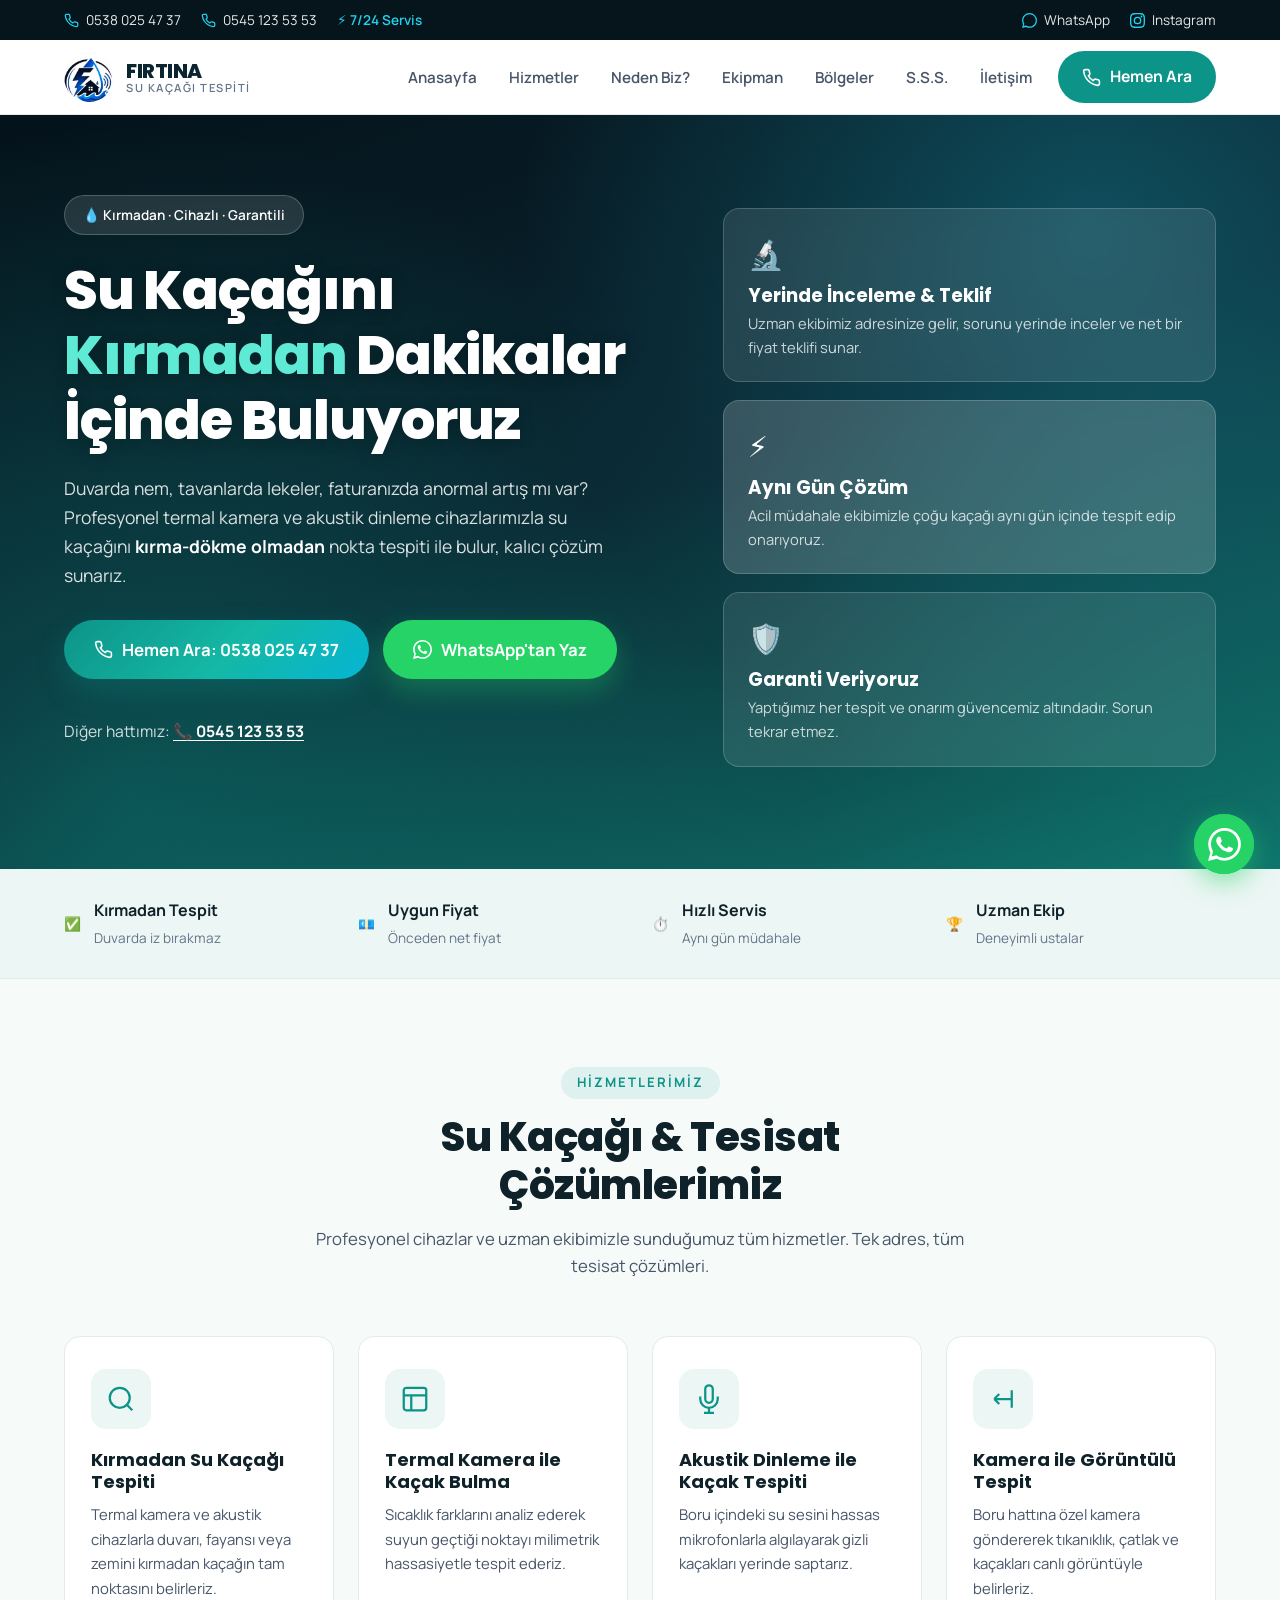
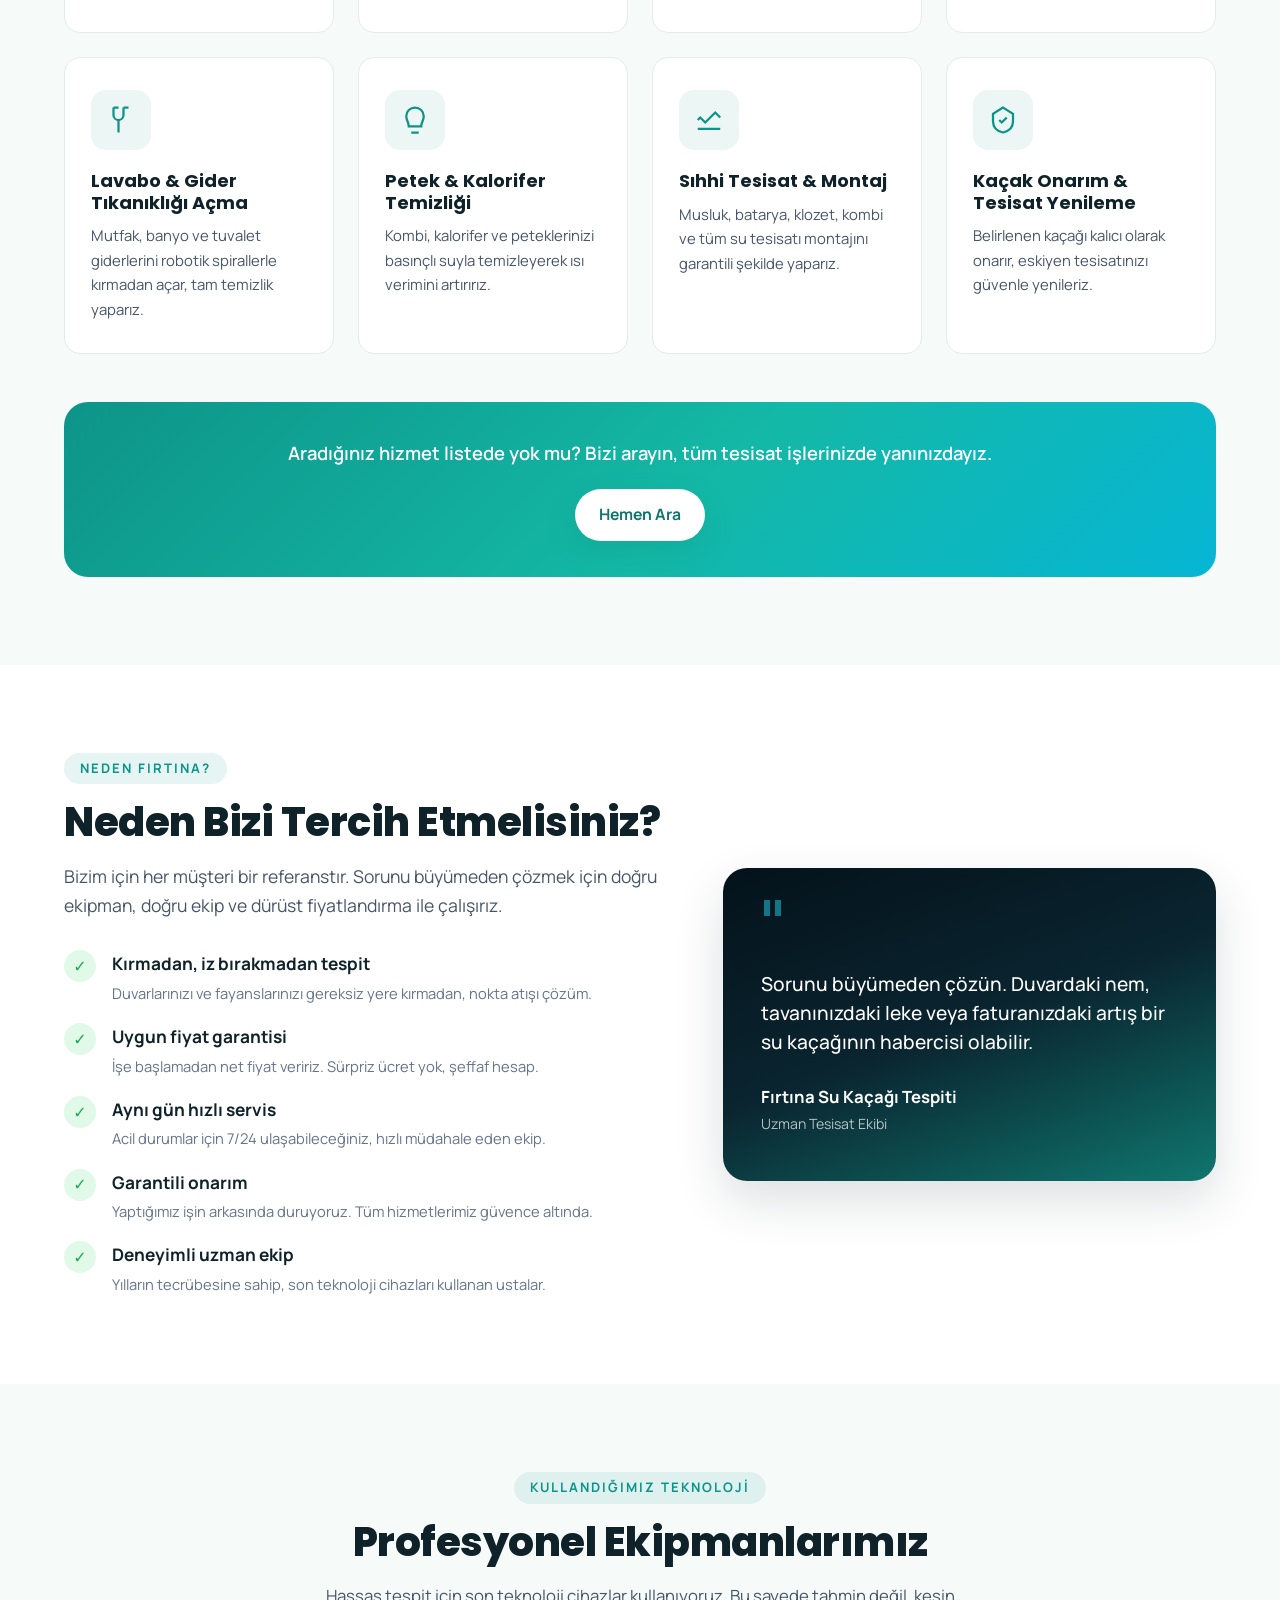
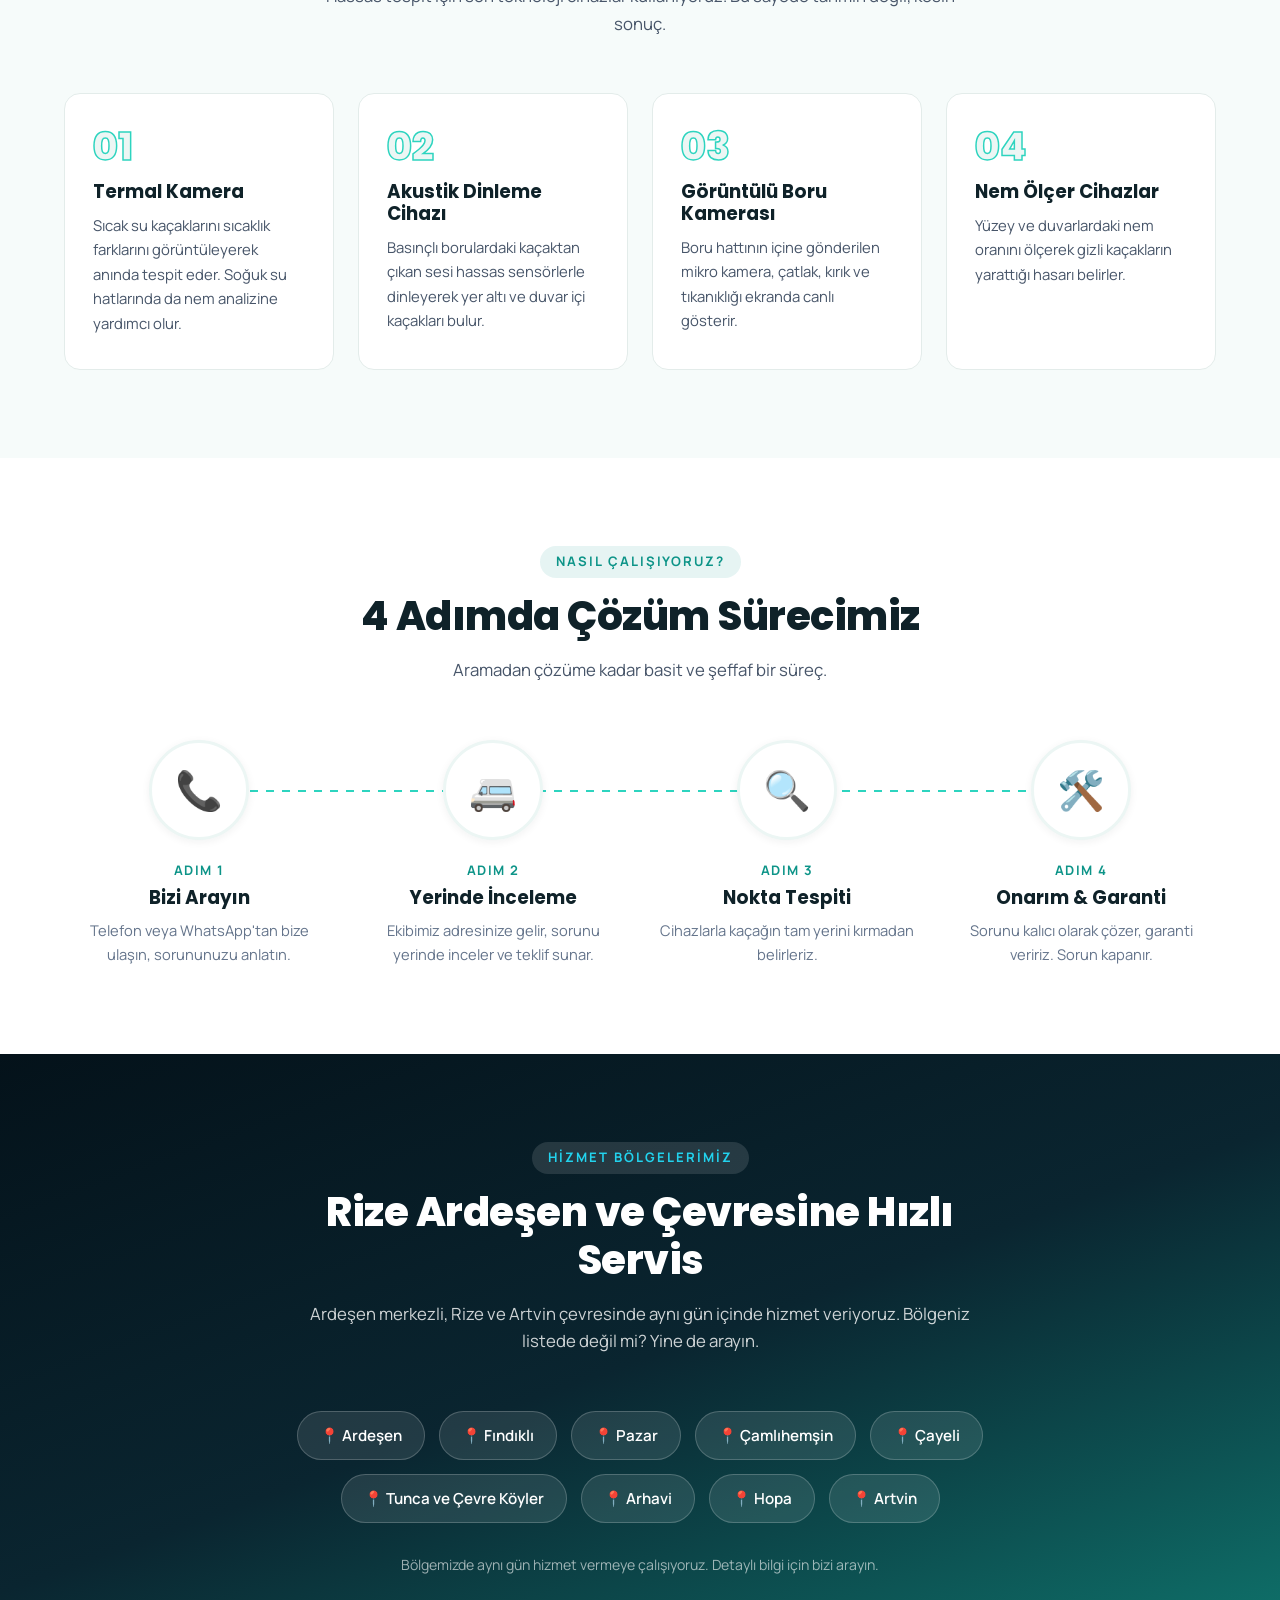
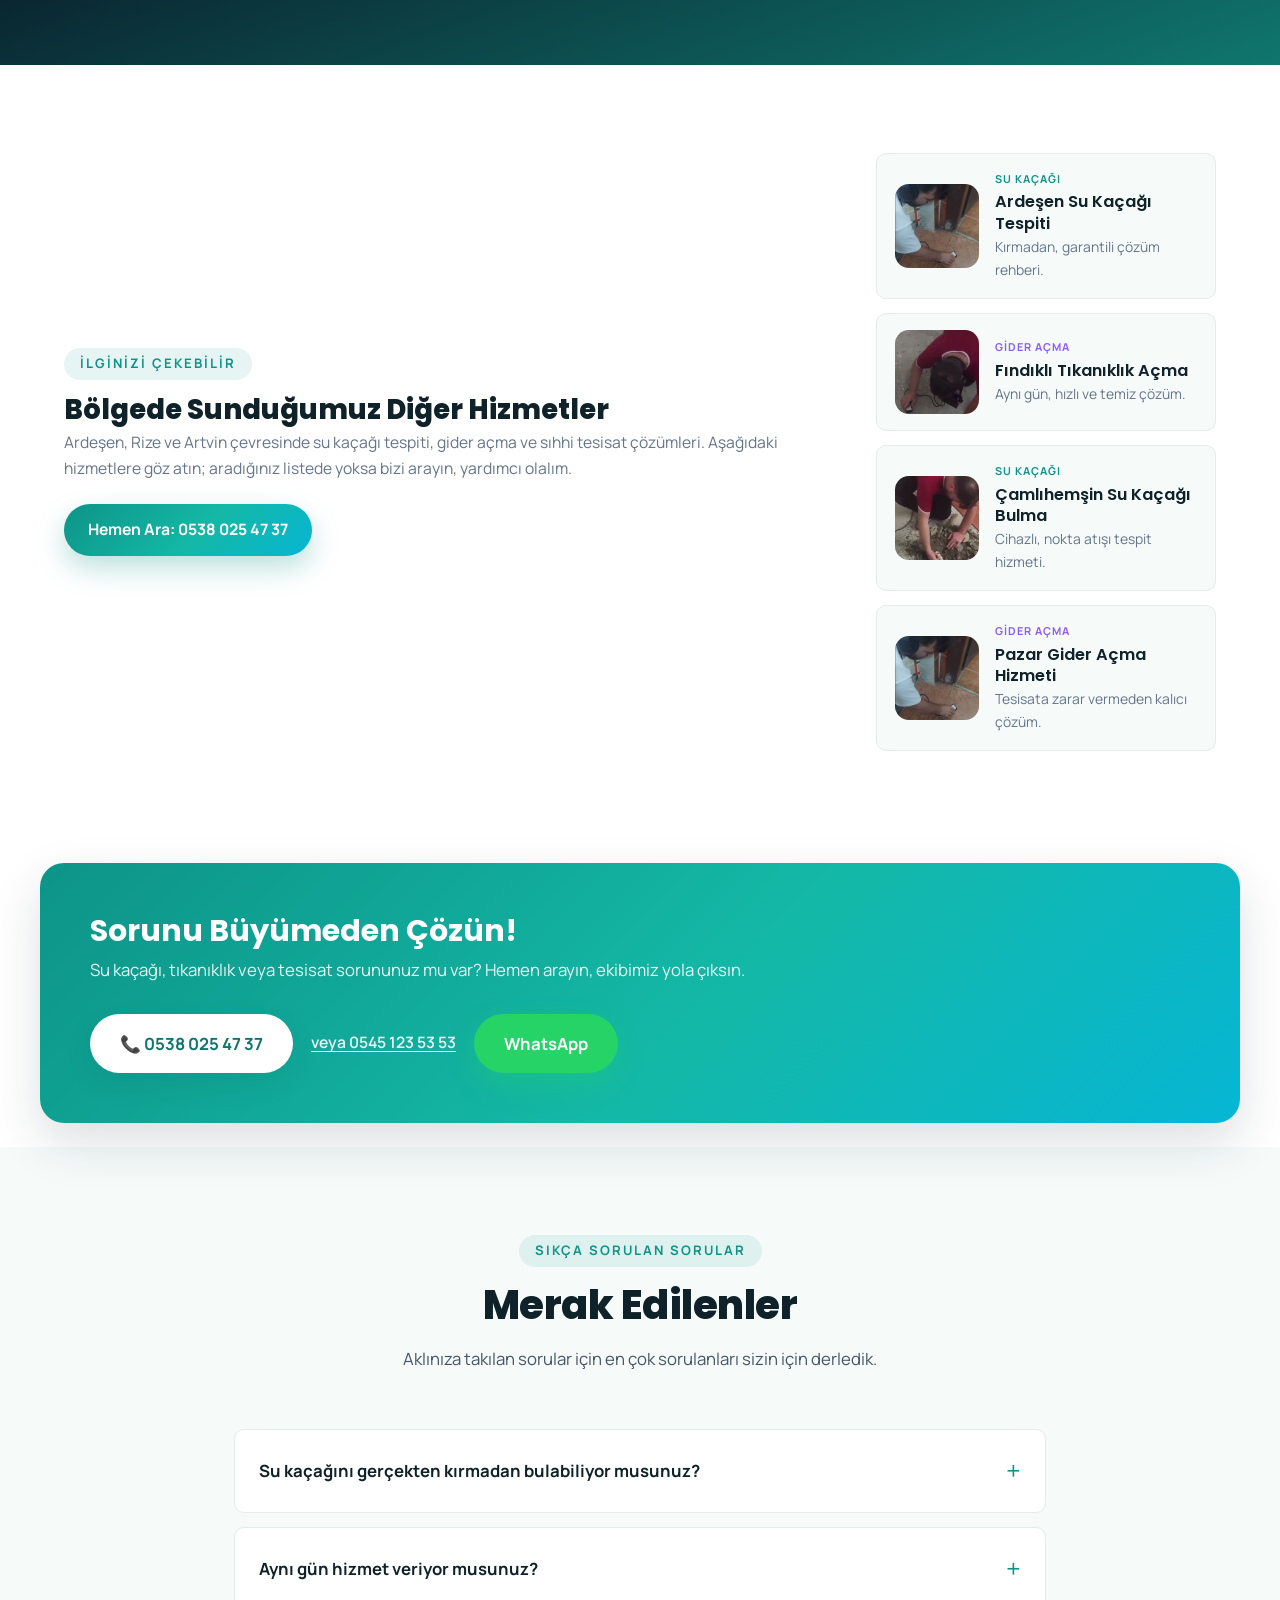
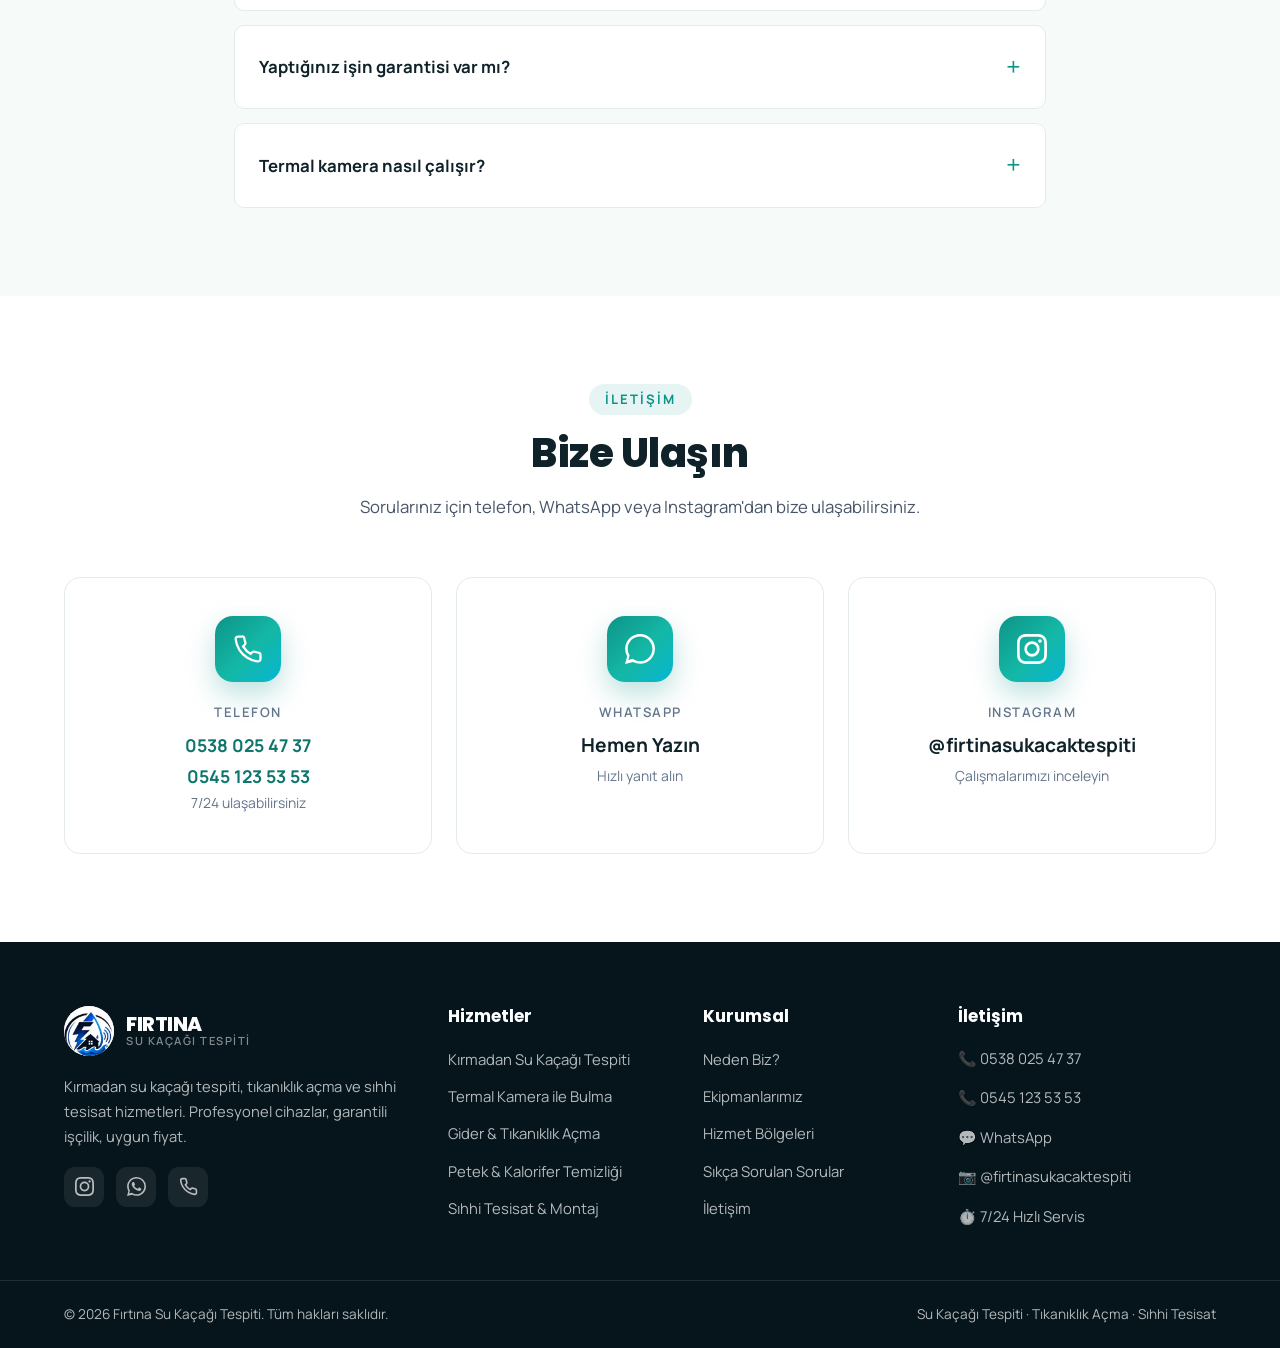
==== firtina-web-sitesi.html @ 00f85710 "Initial commit" ====
<!DOCTYPE html>
<html lang="tr">
<head>
    <meta charset="UTF-8">
    <meta name="viewport" content="width=device-width, initial-scale=1.0">
    <meta name="description" content="Fırtına Su Kaçağı Tespiti - Kırmadan su kaçağı bulma, termal kamera ile kaçak tespiti, tıkanıklık açma ve sıhhi tesisat hizmetleri. Hızlı, garantili ve uygun fiyatlı çözüm.">
    <meta name="keywords" content="su kaçağı tespiti, kırmadan su kaçağı bulma, termal kamera, tıkanıklık açma, sıhhi tesisat, su tesisatçısı">
    <meta name="author" content="Fırtına Su Kaçağı Tespiti">
    <meta property="og:title" content="Fırtına Su Kaçağı Tespiti ve Tesisat Hizmetleri">
    <meta property="og:description" content="Kırmadan, cihazlarla su kaçağı tespiti. Garantili ve hızlı çözüm.">
    <meta property="og:type" content="website">
    <title>Fırtına Su Kaçağı Tespiti | Kırmadan Kaçak Bulma ve Tesisat Hizmetleri</title>
    <link rel="preconnect" href="https://fonts.googleapis.com">
    <link rel="preconnect" href="https://fonts.gstatic.com" crossorigin>
    <link href="https://fonts.googleapis.com/css2?family=Manrope:wght@400;500;600;700;800&family=Poppins:wght@600;700;800&display=swap" rel="stylesheet">
    <link rel="icon" type="image/svg+xml" href="data:image/svg+xml,%3Csvg xmlns='http://www.w3.org/2000/svg' viewBox='0 0 100 100'%3E%3Ctext y='.9em' font-size='90'%3E%F0%9F%92%A7%3C/text%3E%3C/svg%3E">
<style>
/* ============================================
   FIRTINA SU KAÇAĞI TESPİTİ - STYLESHEET (gömülü)
   ============================================ */
:root {
    --blue-900: #05151b;
    --blue-800: #0a2530;
    --blue-700: #0f766e;
    --blue-600: #0d9488;
    --blue-500: #14b8a6;
    --blue-400: #2dd4bf;
    --cyan-500: #06b6d4;
    --cyan-400: #22d3ee;

    --whatsapp: #25d366;
    --whatsapp-dark: #1da851;

    --ink: #0f2229;
    --slate: #475569;
    --muted: #64748b;
    --line: #e3ecea;
    --bg-soft: #ecf6f4;
    --bg-softer: #f6fbfa;
    --white: #ffffff;

    --radius-sm: 10px;
    --radius: 16px;
    --radius-lg: 24px;

    --shadow-sm: 0 2px 8px rgba(15, 34, 41, .06);
    --shadow: 0 10px 30px rgba(15, 34, 41, .08);
    --shadow-lg: 0 20px 50px rgba(15, 34, 41, .14);
    --shadow-blue: 0 12px 28px rgba(13, 148, 136, .28);

    --gradient-blue: linear-gradient(135deg, #0d9488 0%, #14b8a6 55%, #06b6d4 100%);
    --gradient-deep: linear-gradient(160deg, #04121a 0%, #0a2530 50%, #0f766e 100%);

    --container: 1200px;
    --transition: .3s cubic-bezier(.4, 0, .2, 1);
}
*, *::before, *::after { box-sizing: border-box; margin: 0; padding: 0; }
html { scroll-behavior: smooth; scroll-padding-top: 90px; }
body {
    font-family: 'Manrope', system-ui, -apple-system, sans-serif;
    color: var(--ink);
    line-height: 1.65;
    background: var(--white);
    overflow-x: hidden;
    -webkit-font-smoothing: antialiased;
}
h1, h2, h3, h4 { font-family: 'Poppins', 'Manrope', sans-serif; line-height: 1.2; color: var(--ink); }
a { color: inherit; text-decoration: none; }
img { max-width: 100%; display: block; }
ul { list-style: none; }
.container { width: 100%; max-width: var(--container); margin: 0 auto; padding: 0 24px; }
.container--narrow { max-width: 860px; }
.btn {
    display: inline-flex; align-items: center; justify-content: center; gap: 9px;
    padding: 13px 24px; border-radius: 50px; font-weight: 700; font-size: .98rem;
    font-family: 'Manrope', sans-serif; cursor: pointer; border: none;
    transition: var(--transition); white-space: nowrap;
}
.btn svg { width: 19px; height: 19px; }
.btn--lg { padding: 16px 30px; font-size: 1.05rem; }
.btn--primary { background: var(--gradient-blue); color: #fff; box-shadow: var(--shadow-blue); }
.btn--primary:hover { transform: translateY(-3px); box-shadow: 0 18px 38px rgba(13, 148, 136, .4); }
.btn--whatsapp { background: var(--whatsapp); color: #fff; box-shadow: 0 12px 28px rgba(37, 211, 102, .32); }
.btn--whatsapp:hover { background: var(--whatsapp-dark); transform: translateY(-3px); }
.btn--call { background: var(--blue-600); color: #fff; }
.btn--call:hover { background: var(--blue-700); transform: translateY(-2px); }
.btn--light { background: #fff; color: var(--blue-700); box-shadow: var(--shadow); }
.btn--light:hover { transform: translateY(-3px); box-shadow: var(--shadow-lg); }
.top-bar { background: var(--blue-900); color: rgba(255, 255, 255, .9); font-size: .85rem; padding: 9px 0; }
.top-bar__inner { display: flex; justify-content: space-between; align-items: center; flex-wrap: wrap; gap: 8px; }
.top-bar__left, .top-bar__right { display: flex; align-items: center; gap: 20px; }
.top-bar__item { display: inline-flex; align-items: center; gap: 7px; transition: opacity var(--transition); }
.top-bar__item:hover { opacity: .75; }
.top-bar__item svg { width: 15px; height: 15px; color: var(--cyan-400); }
.top-bar__item--accent { color: var(--cyan-400); font-weight: 600; }
.related { padding: 56px 0; background: var(--white); }
.related__head { margin-bottom: 24px; max-width: 360px; margin-left: auto; }
.related__title { font-size: clamp(1.3rem, 2.5vw, 1.7rem); font-weight: 800; color: var(--ink); }
.related__sub { font-size: .98rem; color: var(--muted); margin-top: 4px; }
.related__wrap { display: grid; grid-template-columns: 1fr 340px; gap: 48px; align-items: center; }
.related__grid { display: grid; grid-template-columns: 1fr; gap: 14px; }
.related__intro .related__sub { margin-bottom: 22px; }
@media (max-width: 900px) { .related__wrap { grid-template-columns: 1fr; gap: 32px; } }
.related-card { display: flex; align-items: center; gap: 16px; background: var(--bg-softer); border: 1px solid var(--line); border-radius: var(--radius-sm); padding: 16px 18px; transition: var(--transition); }
.related-card:hover { background: #fff; box-shadow: var(--shadow); transform: translateY(-3px); border-color: transparent; }
.related-card__thumb { flex-shrink: 0; width: 84px; height: 84px; overflow: hidden; border-radius: 14px; background: var(--bg-soft); }
.related-card__img { width: 100%; height: 100%; object-fit: cover; display: block; transition: var(--transition); }
.related-card:hover .related-card__img { transform: scale(1.06); }
.related-card__body { display: flex; flex-direction: column; }
.related-card__cat { font-size: .68rem; font-weight: 700; letter-spacing: 1px; text-transform: uppercase; margin-bottom: 4px; }
.related-card__cat--blue { color: var(--blue-600); }
.related-card__cat--purple { color: #8b5cf6; }
.related-card__name { font-family: 'Poppins', 'Manrope', sans-serif; font-size: 1.02rem; font-weight: 600; color: var(--ink); margin-bottom: 2px; line-height: 1.3; }
.related-card__desc { font-size: .87rem; color: var(--muted); }
@media (max-width: 620px) { .related__grid { grid-template-columns: 1fr; } }
.header { position: sticky; top: 0; z-index: 1000; background: rgba(255, 255, 255, .92); backdrop-filter: blur(14px); -webkit-backdrop-filter: blur(14px); border-bottom: 1px solid var(--line); transition: var(--transition); }
.header.scrolled { box-shadow: var(--shadow-sm); }
.header__inner { display: flex; align-items: center; justify-content: space-between; height: 74px; }
.logo { display: flex; align-items: center; gap: 12px; }
.logo__icon { width: 50px; height: 50px; display: grid; place-items: center; border-radius: 50%; overflow: hidden; flex-shrink: 0; }
.logo__img { width: 100%; height: 100%; object-fit: contain; display: block; }
.logo--footer .logo__icon { background: #fff; }
.logo__text { display: flex; flex-direction: column; line-height: 1.1; }
.logo__text strong { font-family: 'Poppins', sans-serif; font-size: 1.25rem; font-weight: 800; color: var(--blue-800); letter-spacing: -.5px; }
.logo__text small { font-size: .7rem; color: var(--muted); text-transform: uppercase; letter-spacing: 1.5px; font-weight: 600; }
.nav { display: flex; align-items: center; gap: 4px; }
.nav__link { padding: 9px 14px; font-weight: 600; font-size: .95rem; color: var(--slate); border-radius: 9px; transition: var(--transition); position: relative; }
.nav__link:hover { color: var(--blue-600); background: var(--bg-soft); }
.nav__cta { margin-left: 8px; }
.nav__toggle { display: none; flex-direction: column; gap: 5px; background: none; border: none; cursor: pointer; padding: 8px; }
.nav__toggle span { width: 26px; height: 3px; background: var(--blue-800); border-radius: 3px; transition: var(--transition); }
.nav__close { display: none; }
.hero { position: relative; background: var(--gradient-deep); color: #fff; padding: 80px 0 90px; overflow: hidden; }
.hero__overlay { position: absolute; inset: 0; background: radial-gradient(circle at 85% 15%, rgba(34, 211, 238, .25), transparent 45%), radial-gradient(circle at 10% 90%, rgba(13, 148, 136, .35), transparent 50%); pointer-events: none; }
.hero__inner { position: relative; display: grid; grid-template-columns: 1.1fr .9fr; gap: 56px; align-items: center; }
.hero__badge { display: inline-flex; align-items: center; gap: 6px; background: rgba(255, 255, 255, .12); border: 1px solid rgba(255, 255, 255, .2); backdrop-filter: blur(6px); padding: 8px 18px; border-radius: 50px; font-size: .85rem; font-weight: 600; margin-bottom: 22px; }
.hero__title { font-size: clamp(2.1rem, 4.5vw, 3.4rem); font-weight: 800; margin-bottom: 20px; letter-spacing: -1px; color: #ffffff; text-shadow: 0 2px 16px rgba(0, 0, 0, .25); }
.hero__accent { color: #5eead4; white-space: nowrap; }
.hero__text { font-size: 1.1rem; color: rgba(255, 255, 255, .85); max-width: 540px; margin-bottom: 30px; }
.hero__text strong { color: #fff; }
.hero__actions { display: flex; flex-wrap: wrap; gap: 14px; margin-bottom: 40px; }
.hero__alt-phone { font-size: .98rem; color: rgba(255, 255, 255, .82); margin-bottom: 34px; }
.hero__alt-phone a { color: #fff; font-weight: 700; text-decoration: underline; text-underline-offset: 3px; }
.hero__visual { display: grid; gap: 18px; }
.hero__card { background: rgba(255, 255, 255, .1); border: 1px solid rgba(255, 255, 255, .18); backdrop-filter: blur(10px); border-radius: var(--radius); padding: 22px 24px; transition: var(--transition); }
.hero__card:hover { transform: translateX(-6px); background: rgba(255, 255, 255, .16); }
.hero__card--accent { background: rgba(255, 255, 255, .18); }
.hero__card-icon { font-size: 1.8rem; margin-bottom: 6px; }
.hero__card h3 { color: #fff; font-size: 1.15rem; margin-bottom: 4px; }
.hero__card p { color: rgba(255, 255, 255, .78); font-size: .92rem; }
.trust-band { background: var(--bg-soft); border-bottom: 1px solid var(--line); }
.trust-band__inner { display: grid; grid-template-columns: repeat(4, 1fr); gap: 24px; padding: 28px 24px; }
.trust-band__item { display: flex; align-items: center; gap: 13px; }
.trust-band__icon { font-size: 1.6rem; }
.trust-band__item strong { display: block; font-size: 1rem; color: var(--ink); }
.trust-band__item span { font-size: .85rem; color: var(--muted); }
.section { padding: 88px 0; }
.section__head { text-align: center; max-width: 680px; margin: 0 auto 56px; }
.section__eyebrow { display: inline-block; color: var(--blue-600); font-weight: 700; font-size: .82rem; text-transform: uppercase; letter-spacing: 2px; margin-bottom: 14px; padding: 5px 16px; background: rgba(13, 148, 136, .1); border-radius: 50px; }
.section__title { font-size: clamp(1.8rem, 3.5vw, 2.5rem); font-weight: 800; margin-bottom: 16px; letter-spacing: -.5px; }
.section__subtitle { font-size: 1.05rem; color: var(--slate); }
.services { background: var(--bg-softer); }
.services__grid { display: grid; grid-template-columns: repeat(4, 1fr); gap: 24px; }
.service-card { background: #fff; border: 1px solid var(--line); border-radius: var(--radius); padding: 32px 26px; transition: var(--transition); position: relative; overflow: hidden; }
.service-card::before { content: ''; position: absolute; top: 0; left: 0; width: 100%; height: 4px; background: var(--gradient-blue); transform: scaleX(0); transform-origin: left; transition: var(--transition); }
.service-card:hover { transform: translateY(-8px); box-shadow: var(--shadow-lg); border-color: transparent; }
.service-card:hover::before { transform: scaleX(1); }
.service-card__icon { width: 60px; height: 60px; display: grid; place-items: center; background: var(--bg-soft); border-radius: 15px; margin-bottom: 20px; color: var(--blue-600); transition: var(--transition); }
.service-card:hover .service-card__icon { background: var(--gradient-blue); color: #fff; transform: rotate(-6deg) scale(1.05); }
.service-card__icon svg { width: 30px; height: 30px; }
.service-card h3 { font-size: 1.12rem; margin-bottom: 10px; }
.service-card p { font-size: .93rem; color: var(--slate); }
.services__cta { margin-top: 48px; text-align: center; padding: 36px; background: var(--gradient-blue); border-radius: var(--radius-lg); color: #fff; }
.services__cta p { font-size: 1.15rem; font-weight: 600; margin-bottom: 20px; }
.services__cta .btn { background: #fff; color: var(--blue-700); }
.services__cta .btn:hover { transform: translateY(-3px); box-shadow: var(--shadow-lg); }
.why__inner { display: grid; grid-template-columns: 1.1fr .9fr; gap: 56px; align-items: center; }
.why__lead { font-size: 1.1rem; color: var(--slate); margin-bottom: 30px; }
.why__list { display: grid; gap: 18px; }
.why__list li { display: flex; gap: 16px; align-items: flex-start; }
.why__check { flex-shrink: 0; width: 32px; height: 32px; display: grid; place-items: center; background: rgba(37, 211, 102, .14); color: var(--whatsapp-dark); border-radius: 50%; font-weight: 800; font-size: 1rem; }
.why__list strong { font-size: 1.08rem; display: block; margin-bottom: 2px; }
.why__list p { font-size: .92rem; color: var(--muted); }
.why__quote { background: var(--gradient-deep); color: #fff; border-radius: var(--radius-lg); padding: 44px 38px; position: relative; box-shadow: var(--shadow-lg); }
.why__quote-mark { font-family: 'Poppins', serif; font-size: 5rem; line-height: .6; color: var(--cyan-400); opacity: .5; margin-bottom: 10px; }
.why__quote p { font-size: 1.2rem; font-weight: 500; line-height: 1.5; margin-bottom: 26px; }
.why__quote-author strong { display: block; font-size: 1.05rem; }
.why__quote-author span { font-size: .88rem; color: rgba(255, 255, 255, .7); }
.equipment { background: var(--bg-softer); }
.equipment__grid { display: grid; grid-template-columns: repeat(4, 1fr); gap: 24px; }
.equip-card { background: #fff; border-radius: var(--radius); padding: 34px 28px; border: 1px solid var(--line); transition: var(--transition); position: relative; }
.equip-card:hover { transform: translateY(-6px); box-shadow: var(--shadow); }
.equip-card__num { font-family: 'Poppins', sans-serif; font-size: 2.4rem; font-weight: 800; color: var(--bg-soft); -webkit-text-stroke: 1.5px var(--blue-400); line-height: 1; margin-bottom: 14px; transition: var(--transition); }
.equip-card:hover .equip-card__num { -webkit-text-stroke: 1.5px var(--blue-600); }
.equip-card h3 { font-size: 1.15rem; margin-bottom: 10px; }
.equip-card p { font-size: .93rem; color: var(--slate); }
.process__grid { display: grid; grid-template-columns: repeat(4, 1fr); gap: 24px; position: relative; }
.process__grid::before { content: ''; position: absolute; top: 50px; left: 12%; right: 12%; height: 2px; background: repeating-linear-gradient(90deg, var(--blue-400) 0 8px, transparent 8px 16px); z-index: 0; }
.process__step { text-align: center; position: relative; z-index: 1; }
.process__icon { width: 100px; height: 100px; margin: 0 auto 20px; display: grid; place-items: center; font-size: 2.4rem; background: #fff; border: 3px solid var(--bg-soft); border-radius: 50%; box-shadow: var(--shadow-sm); transition: var(--transition); }
.process__step:hover .process__icon { border-color: var(--blue-400); transform: translateY(-4px); }
.process__num { display: block; color: var(--blue-600); font-weight: 700; font-size: .82rem; text-transform: uppercase; letter-spacing: 1.5px; margin-bottom: 6px; }
.process__step h3 { font-size: 1.15rem; margin-bottom: 8px; }
.process__step p { font-size: .92rem; color: var(--muted); padding: 0 8px; }
.areas { background: var(--gradient-deep); color: #fff; text-align: center; }
.areas .section__eyebrow { background: rgba(255, 255, 255, .12); color: var(--cyan-400); }
.areas .section__title { color: #fff; }
.areas .section__subtitle { color: rgba(255, 255, 255, .8); }
.areas__grid { display: flex; flex-wrap: wrap; justify-content: center; gap: 14px; max-width: 760px; margin: 0 auto; }
.area-tag { background: rgba(255, 255, 255, .1); border: 1px solid rgba(255, 255, 255, .2); padding: 11px 22px; border-radius: 50px; font-weight: 600; transition: var(--transition); font-size: .95rem; }
.area-tag:hover { background: rgba(255, 255, 255, .22); transform: translateY(-3px); }
.areas__note { margin-top: 30px; font-size: .88rem; color: rgba(255, 255, 255, .6); }
.cta-banner { padding: 24px 0; }
.cta-banner__inner { background: var(--gradient-blue); border-radius: var(--radius-lg); padding: 50px; display: flex; align-items: center; justify-content: space-between; gap: 30px; flex-wrap: wrap; box-shadow: var(--shadow-lg); color: #fff; }
.cta-banner__text h2 { color: #fff; font-size: 1.9rem; margin-bottom: 6px; }
.cta-banner__text p { color: rgba(255, 255, 255, .9); font-size: 1.05rem; }
.cta-banner__actions { display: flex; gap: 14px; flex-wrap: wrap; }
.cta-banner__altlink { color: rgba(255, 255, 255, .92); font-weight: 600; font-size: .98rem; text-decoration: underline; text-underline-offset: 3px; align-self: center; padding: 0 4px; }
.faq { background: var(--bg-softer); }
.faq__list { display: grid; gap: 14px; }
.faq__item { background: #fff; border: 1px solid var(--line); border-radius: var(--radius-sm); overflow: hidden; transition: var(--transition); }
.faq__item[open] { border-color: var(--blue-400); box-shadow: var(--shadow-sm); }
.faq__item summary { padding: 20px 24px; font-weight: 700; font-size: 1.05rem; cursor: pointer; list-style: none; display: flex; justify-content: space-between; align-items: center; gap: 16px; transition: var(--transition); }
.faq__item summary::-webkit-details-marker { display: none; }
.faq__item summary::after { content: '+'; font-size: 1.6rem; color: var(--blue-600); font-weight: 400; transition: var(--transition); flex-shrink: 0; }
.faq__item[open] summary::after { transform: rotate(45deg); }
.faq__item summary:hover { background: var(--bg-soft); }
.faq__answer { padding: 0 24px 22px; color: var(--slate); font-size: .97rem; }
.contact__grid { display: grid; grid-template-columns: repeat(3, 1fr); gap: 24px; }
.contact-card { background: #fff; border: 1px solid var(--line); border-radius: var(--radius); padding: 38px 28px; text-align: center; transition: var(--transition); display: flex; flex-direction: column; align-items: center; }
.contact-card:hover { transform: translateY(-8px); box-shadow: var(--shadow-lg); border-color: transparent; }
.contact-card__icon { width: 66px; height: 66px; display: grid; place-items: center; background: var(--gradient-blue); color: #fff; border-radius: 18px; margin-bottom: 20px; box-shadow: var(--shadow-blue); }
.contact-card__icon svg { width: 30px; height: 30px; }
.contact-card__label { font-size: .82rem; text-transform: uppercase; letter-spacing: 1.5px; color: var(--muted); font-weight: 600; margin-bottom: 6px; }
.contact-card strong { font-size: 1.2rem; color: var(--ink); margin-bottom: 4px; }
.contact-card__phone { font-size: 1.1rem; font-weight: 700; color: var(--blue-700); margin: 1px 0; transition: var(--transition); }
.contact-card__phone:hover { color: var(--blue-600); }
.contact-card__hint { font-size: .87rem; color: var(--muted); }
.footer { background: var(--blue-900); color: rgba(255, 255, 255, .7); padding: 64px 0 0; }
.footer__inner { display: grid; grid-template-columns: 1.6fr 1fr 1fr 1.2fr; gap: 40px; padding-bottom: 48px; }
.footer__col h4 { color: #fff; font-size: 1.05rem; margin-bottom: 20px; }
.footer__col p { font-size: .92rem; margin: 18px 0; line-height: 1.7; }
.footer__col ul { display: grid; gap: 11px; }
.footer__col ul a, .footer__contact li { font-size: .93rem; transition: var(--transition); }
.footer__col ul a:hover { color: var(--cyan-400); padding-left: 4px; }
.footer__contact li { margin-bottom: 4px; }
.logo--footer .logo__text strong { color: #fff; }
.logo--footer .logo__text small { color: rgba(255, 255, 255, .5); }
.footer__social { display: flex; gap: 12px; margin-top: 8px; }
.footer__social a { width: 40px; height: 40px; display: grid; place-items: center; background: rgba(255, 255, 255, .08); border-radius: 11px; transition: var(--transition); }
.footer__social a:hover { background: var(--gradient-blue); transform: translateY(-3px); }
.footer__social svg { width: 19px; height: 19px; }
.footer__bottom { border-top: 1px solid rgba(255, 255, 255, .1); padding: 22px 0; font-size: .85rem; }
.footer__bottom-inner { display: flex; justify-content: space-between; flex-wrap: wrap; gap: 8px; }
.float-whatsapp { position: fixed; bottom: 26px; right: 26px; width: 60px; height: 60px; background: var(--whatsapp); color: #fff; border-radius: 50%; display: grid; place-items: center; box-shadow: 0 8px 24px rgba(37, 211, 102, .5); z-index: 900; transition: var(--transition); }
.float-whatsapp:hover { transform: scale(1.1); }
.float-whatsapp svg { width: 33px; height: 33px; position: relative; z-index: 2; }
.float-whatsapp__pulse { position: absolute; inset: 0; border-radius: 50%; background: var(--whatsapp); animation: pulse 2s infinite; z-index: 1; }
@keyframes pulse { 0% { transform: scale(1); opacity: .7; } 70%, 100% { transform: scale(1.7); opacity: 0; } }
.scroll-top { position: fixed; bottom: 26px; left: 26px; width: 46px; height: 46px; background: var(--blue-700); color: #fff; border: none; border-radius: 50%; display: grid; place-items: center; cursor: pointer; box-shadow: var(--shadow); opacity: 0; visibility: hidden; transform: translateY(20px); transition: var(--transition); z-index: 900; }
.scroll-top.show { opacity: 1; visibility: visible; transform: translateY(0); }
.scroll-top:hover { background: var(--blue-600); transform: translateY(-3px); }
.scroll-top svg { width: 22px; height: 22px; }
.reveal { opacity: 0; transform: translateY(30px); transition: opacity .7s ease, transform .7s ease; }
.reveal.visible { opacity: 1; transform: translateY(0); }
@media (max-width: 1080px) {
    .services__grid, .equipment__grid, .process__grid { grid-template-columns: repeat(2, 1fr); }
    .process__grid::before { display: none; }
}
@media (max-width: 900px) {
    .hero__inner, .why__inner { grid-template-columns: 1fr; gap: 40px; }
    .hero__visual { max-width: 480px; }
    .trust-band__inner { grid-template-columns: repeat(2, 1fr); }
    .contact__grid { grid-template-columns: 1fr; max-width: 460px; margin: 0 auto; }
    .footer__inner { grid-template-columns: 1fr 1fr; }
    .footer__col--brand { grid-column: 1 / -1; }
    .nav { position: fixed; top: 0; right: -100%; width: 80%; max-width: 340px; height: 100vh; flex-direction: column; align-items: stretch; background: #fff; padding: 80px 24px 30px; gap: 6px; box-shadow: -10px 0 40px rgba(0, 0, 0, .15); transition: right .35s cubic-bezier(.4, 0, .2, 1); overflow-y: auto; }
    .nav.open { right: 0; }
    .nav__link { padding: 14px 16px; font-size: 1.05rem; border-radius: 12px; }
    .nav__cta { margin: 14px 0 0; padding: 15px; justify-content: center; }
    .nav__toggle { display: flex; }
    .nav__close { display: block; position: absolute; top: 22px; right: 22px; font-size: 2.2rem; line-height: 1; background: none; border: none; cursor: pointer; color: var(--ink); }
    body.nav-open { overflow: hidden; }
}
@media (max-width: 620px) {
    .section { padding: 60px 0; }
    .services__grid, .equipment__grid, .process__grid, .trust-band__inner { grid-template-columns: 1fr; }
    .hero { padding: 56px 0 64px; }
    .hero__actions .btn, .cta-banner__actions .btn { width: 100%; }
    .cta-banner__inner { padding: 36px 24px; text-align: center; justify-content: center; }
    .cta-banner__text h2 { font-size: 1.5rem; }
    .services__cta { padding: 28px 20px; }
    .footer__inner { grid-template-columns: 1fr; }
    .footer__bottom-inner { justify-content: center; text-align: center; }
    .top-bar__item--hide-mobile { display: none; }
    .top-bar__left, .top-bar__right { gap: 14px; }
    .float-whatsapp { width: 54px; height: 54px; bottom: 18px; right: 18px; }
    .scroll-top { bottom: 18px; left: 18px; }
    .container { padding: 0 18px; }
}
@media (prefers-reduced-motion: reduce) {
    *, *::before, *::after { animation-duration: .01ms !important; transition-duration: .01ms !important; }
    html { scroll-behavior: auto; }
    .reveal { opacity: 1; transform: none; }
}
</style>
</head>
<body>

    <!-- ============ ÜST BİLGİ ŞERİDİ ============ -->
    <div class="top-bar">
        <div class="container top-bar__inner">
            <div class="top-bar__left">
                <span class="top-bar__item">
                    <svg viewBox="0 0 24 24" fill="none" stroke="currentColor" stroke-width="2"><path d="M22 16.92v3a2 2 0 0 1-2.18 2 19.79 19.79 0 0 1-8.63-3.07 19.5 19.5 0 0 1-6-6 19.79 19.79 0 0 1-3.07-8.67A2 2 0 0 1 4.11 2h3a2 2 0 0 1 2 1.72c.13.96.36 1.9.7 2.81a2 2 0 0 1-.45 2.11L8.09 9.91a16 16 0 0 0 6 6l1.27-1.27a2 2 0 0 1 2.11-.45c.91.34 1.85.57 2.81.7A2 2 0 0 1 22 16.92z"/></svg>
                    <a href="tel:+905380254737">0538 025 47 37</a>
                </span>
                <span class="top-bar__item">
                    <svg viewBox="0 0 24 24" fill="none" stroke="currentColor" stroke-width="2"><path d="M22 16.92v3a2 2 0 0 1-2.18 2 19.79 19.79 0 0 1-8.63-3.07 19.5 19.5 0 0 1-6-6 19.79 19.79 0 0 1-3.07-8.67A2 2 0 0 1 4.11 2h3a2 2 0 0 1 2 1.72c.13.96.36 1.9.7 2.81a2 2 0 0 1-.45 2.11L8.09 9.91a16 16 0 0 0 6 6l1.27-1.27a2 2 0 0 1 2.11-.45c.91.34 1.85.57 2.81.7A2 2 0 0 1 22 16.92z"/></svg>
                    <a href="tel:+905451235353">0545 123 53 53</a>
                </span>
                <span class="top-bar__item top-bar__item--hide-mobile top-bar__item--accent">⚡ 7/24 Servis</span>
            </div>
            <div class="top-bar__right">
                <a href="https://wa.me/905380254737" target="_blank" rel="noopener" class="top-bar__item">
                    <svg viewBox="0 0 24 24" fill="currentColor"><path d="M.057 24l1.687-6.163a11.867 11.867 0 0 1-1.587-5.946C.16 5.335 5.495 0 12.05 0a11.817 11.817 0 0 1 8.413 3.488 11.824 11.824 0 0 1 3.48 8.414c-.003 6.557-5.338 11.892-11.893 11.892a11.9 11.9 0 0 1-5.688-1.448L.057 24zm6.597-3.807c1.676.995 3.276 1.591 5.392 1.592 5.448 0 9.886-4.434 9.889-9.885.002-5.462-4.415-9.89-9.881-9.892-5.452 0-9.887 4.434-9.889 9.884a9.86 9.86 0 0 0 1.512 5.26l-.999 3.648 3.476-.911z"/></svg>
                    WhatsApp
                </a>
                <a href="https://www.instagram.com/firtinasukacaktespiti" target="_blank" rel="noopener" class="top-bar__item">
                    <svg viewBox="0 0 24 24" fill="currentColor"><path d="M12 2.163c3.204 0 3.584.012 4.85.07 3.252.148 4.771 1.691 4.919 4.919.058 1.265.069 1.645.069 4.849 0 3.205-.012 3.584-.069 4.849-.149 3.225-1.664 4.771-4.919 4.919-1.266.058-1.644.07-4.85.07-3.204 0-3.584-.012-4.849-.07-3.26-.149-4.771-1.699-4.919-4.92-.058-1.265-.07-1.644-.07-4.849 0-3.204.013-3.583.07-4.849.149-3.227 1.664-4.771 4.919-4.919 1.266-.057 1.645-.069 4.849-.069zm0-2.163c-3.259 0-3.667.014-4.947.072-4.358.2-6.78 2.618-6.98 6.98C.014 8.333 0 8.741 0 12c0 3.259.014 3.668.072 4.948.2 4.358 2.618 6.78 6.98 6.98C8.333 23.986 8.741 24 12 24c3.259 0 3.668-.014 4.948-.072 4.354-.2 6.782-2.618 6.979-6.98.059-1.28.073-1.689.073-4.948 0-3.259-.014-3.667-.072-4.947-.196-4.354-2.617-6.78-6.979-6.98C15.668.014 15.259 0 12 0zm0 5.838a6.162 6.162 0 1 0 0 12.324 6.162 6.162 0 0 0 0-12.324zM12 16a4 4 0 1 1 0-8 4 4 0 0 1 0 8zm6.406-11.845a1.44 1.44 0 1 0 0 2.881 1.44 1.44 0 0 0 0-2.881z"/></svg>
                    Instagram
                </a>
            </div>
        </div>
    </div>

    <!-- ============ HEADER / NAV ============ -->
    <header class="header" id="header">
        <div class="container header__inner">
            <a href="#hero" class="logo">
                <span class="logo__icon">
                    <img class="logo__img" src="[data-uri]" alt="Firtina Su Kacagi Tespiti logo">
                </span>
                <span class="logo__text">
                    <strong>FIRTINA</strong>
                    <small>Su Kaçağı Tespiti</small>
                </span>
            </a>

            <nav class="nav" id="nav">
                <button class="nav__close" id="navClose" aria-label="Menüyü kapat">&times;</button>
                <a href="#hero" class="nav__link">Anasayfa</a>
                <a href="#hizmetler" class="nav__link">Hizmetler</a>
                <a href="#neden-biz" class="nav__link">Neden Biz?</a>
                <a href="#ekipman" class="nav__link">Ekipman</a>
                <a href="#bolgeler" class="nav__link">Bölgeler</a>
                <a href="#sss" class="nav__link">S.S.S.</a>
                <a href="#iletisim" class="nav__link">İletişim</a>
                <a href="tel:+905380254737" class="btn btn--call nav__cta">
                    <svg viewBox="0 0 24 24" fill="none" stroke="currentColor" stroke-width="2"><path d="M22 16.92v3a2 2 0 0 1-2.18 2 19.79 19.79 0 0 1-8.63-3.07 19.5 19.5 0 0 1-6-6 19.79 19.79 0 0 1-3.07-8.67A2 2 0 0 1 4.11 2h3a2 2 0 0 1 2 1.72c.13.96.36 1.9.7 2.81a2 2 0 0 1-.45 2.11L8.09 9.91a16 16 0 0 0 6 6l1.27-1.27a2 2 0 0 1 2.11-.45c.91.34 1.85.57 2.81.7A2 2 0 0 1 22 16.92z"/></svg>
                    Hemen Ara
                </a>
            </nav>

            <button class="nav__toggle" id="navToggle" aria-label="Menüyü aç">
                <span></span><span></span><span></span>
            </button>
        </div>
    </header>

    <!-- ============ HERO ============ -->
    <section class="hero" id="hero">
        <div class="hero__overlay"></div>
        <div class="container hero__inner">
            <div class="hero__content reveal">
                <span class="hero__badge">💧 Kırmadan · Cihazlı · Garantili</span>
                <h1 class="hero__title">Su Kaçağını <span class="hero__accent">Kırmadan</span> Dakikalar İçinde Buluyoruz</h1>
                <p class="hero__text">
                    Duvarda nem, tavanlarda lekeler, faturanızda anormal artış mı var?
                    Profesyonel termal kamera ve akustik dinleme cihazlarımızla su kaçağını
                    <strong>kırma-dökme olmadan</strong> nokta tespiti ile bulur, kalıcı çözüm sunarız.
                </p>
                <div class="hero__actions">
                    <a href="tel:+905380254737" class="btn btn--primary btn--lg">
                        <svg viewBox="0 0 24 24" fill="none" stroke="currentColor" stroke-width="2"><path d="M22 16.92v3a2 2 0 0 1-2.18 2 19.79 19.79 0 0 1-8.63-3.07 19.5 19.5 0 0 1-6-6 19.79 19.79 0 0 1-3.07-8.67A2 2 0 0 1 4.11 2h3a2 2 0 0 1 2 1.72c.13.96.36 1.9.7 2.81a2 2 0 0 1-.45 2.11L8.09 9.91a16 16 0 0 0 6 6l1.27-1.27a2 2 0 0 1 2.11-.45c.91.34 1.85.57 2.81.7A2 2 0 0 1 22 16.92z"/></svg>
                        Hemen Ara: 0538 025 47 37
                    </a>
                    <a href="https://wa.me/905380254737?text=Merhaba,%20su%20kaçağı%20tespiti%20hakkında%20bilgi%20almak%20istiyorum." target="_blank" rel="noopener" class="btn btn--whatsapp btn--lg">
                        <svg viewBox="0 0 24 24" fill="currentColor"><path d="M.057 24l1.687-6.163a11.867 11.867 0 0 1-1.587-5.946C.16 5.335 5.495 0 12.05 0a11.817 11.817 0 0 1 8.413 3.488 11.824 11.824 0 0 1 3.48 8.414c-.003 6.557-5.338 11.892-11.893 11.892a11.9 11.9 0 0 1-5.688-1.448L.057 24zm6.597-3.807c1.676.995 3.276 1.591 5.392 1.592 5.448 0 9.886-4.434 9.889-9.885.002-5.462-4.415-9.89-9.881-9.892-5.452 0-9.887 4.434-9.889 9.884a9.86 9.86 0 0 0 1.512 5.26l-.999 3.648 3.476-.911zm11.387-5.464c-.074-.124-.272-.198-.57-.347-.297-.149-1.758-.868-2.031-.967-.272-.099-.47-.149-.669.149-.198.297-.768.967-.941 1.165-.173.198-.347.223-.644.074-.297-.149-1.255-.462-2.39-1.475-.883-.788-1.48-1.761-1.653-2.059-.173-.297-.018-.458.13-.606.134-.133.297-.347.446-.521.151-.172.2-.296.3-.495.099-.198.05-.372-.025-.521-.075-.148-.669-1.611-.916-2.206-.242-.579-.487-.501-.669-.51l-.57-.01c-.198 0-.52.074-.792.372s-1.04 1.016-1.04 2.479 1.065 2.876 1.213 3.074c.149.198 2.095 3.2 5.076 4.487.71.306 1.263.489 1.694.626.712.226 1.36.194 1.872.118.571-.085 1.758-.719 2.006-1.413.248-.694.248-1.289.173-1.413z"/></svg>
                        WhatsApp'tan Yaz
                    </a>
                </div>

                <p class="hero__alt-phone">Diğer hattımız: <a href="tel:+905451235353">📞 0545 123 53 53</a></p>

            </div>

            <div class="hero__visual reveal">
                <div class="hero__card">
                    <div class="hero__card-icon">🔬</div>
                    <h3>Yerinde İnceleme &amp; Teklif</h3>
                    <p>Uzman ekibimiz adresinize gelir, sorunu yerinde inceler ve net bir fiyat teklifi sunar.</p>
                </div>
                <div class="hero__card hero__card--accent">
                    <div class="hero__card-icon">⚡</div>
                    <h3>Aynı Gün Çözüm</h3>
                    <p>Acil müdahale ekibimizle çoğu kaçağı aynı gün içinde tespit edip onarıyoruz.</p>
                </div>
                <div class="hero__card">
                    <div class="hero__card-icon">🛡️</div>
                    <h3>Garanti Veriyoruz</h3>
                    <p>Yaptığımız her tespit ve onarım güvencemiz altındadır. Sorun tekrar etmez.</p>
                </div>
            </div>
        </div>
    </section>

    <!-- ============ GÜVEN BANDI ============ -->
    <section class="trust-band">
        <div class="container trust-band__inner">
            <div class="trust-band__item">
                <span class="trust-band__icon">✅</span>
                <div><strong>Kırmadan Tespit</strong><span>Duvarda iz bırakmaz</span></div>
            </div>
            <div class="trust-band__item">
                <span class="trust-band__icon">💶</span>
                <div><strong>Uygun Fiyat</strong><span>Önceden net fiyat</span></div>
            </div>
            <div class="trust-band__item">
                <span class="trust-band__icon">⏱️</span>
                <div><strong>Hızlı Servis</strong><span>Aynı gün müdahale</span></div>
            </div>
            <div class="trust-band__item">
                <span class="trust-band__icon">🏆</span>
                <div><strong>Uzman Ekip</strong><span>Deneyimli ustalar</span></div>
            </div>
        </div>
    </section>

    <!-- ============ HİZMETLER ============ -->
    <section class="section services" id="hizmetler">
        <div class="container">
            <div class="section__head reveal">
                <span class="section__eyebrow">Hizmetlerimiz</span>
                <h2 class="section__title">Su Kaçağı &amp; Tesisat Çözümlerimiz</h2>
                <p class="section__subtitle">Profesyonel cihazlar ve uzman ekibimizle sunduğumuz tüm hizmetler. Tek adres, tüm tesisat çözümleri.</p>
            </div>

            <div class="services__grid">
                <article class="service-card reveal">
                    <div class="service-card__icon">
                        <svg viewBox="0 0 24 24" fill="none" stroke="currentColor" stroke-width="1.8"><circle cx="11" cy="11" r="8"/><path d="M21 21l-4.35-4.35"/></svg>
                    </div>
                    <h3>Kırmadan Su Kaçağı Tespiti</h3>
                    <p>Termal kamera ve akustik cihazlarla duvarı, fayansı veya zemini kırmadan kaçağın tam noktasını belirleriz.</p>
                </article>

                <article class="service-card reveal">
                    <div class="service-card__icon">
                        <svg viewBox="0 0 24 24" fill="none" stroke="currentColor" stroke-width="1.8"><rect x="3" y="3" width="18" height="18" rx="2"/><path d="M3 9h18M9 21V9"/></svg>
                    </div>
                    <h3>Termal Kamera ile Kaçak Bulma</h3>
                    <p>Sıcaklık farklarını analiz ederek suyun geçtiği noktayı milimetrik hassasiyetle tespit ederiz.</p>
                </article>

                <article class="service-card reveal">
                    <div class="service-card__icon">
                        <svg viewBox="0 0 24 24" fill="none" stroke="currentColor" stroke-width="1.8"><path d="M12 1a3 3 0 0 0-3 3v8a3 3 0 0 0 6 0V4a3 3 0 0 0-3-3z"/><path d="M19 10v2a7 7 0 0 1-14 0v-2M12 19v4M8 23h8"/></svg>
                    </div>
                    <h3>Akustik Dinleme ile Kaçak Tespiti</h3>
                    <p>Boru içindeki su sesini hassas mikrofonlarla algılayarak gizli kaçakları yerinde saptarız.</p>
                </article>

                <article class="service-card reveal">
                    <div class="service-card__icon">
                        <svg viewBox="0 0 24 24" fill="none" stroke="currentColor" stroke-width="1.8"><path d="M5 12h14M5 12l4-4M5 12l4 4"/><path d="M19 5v14"/></svg>
                    </div>
                    <h3>Kamera ile Görüntülü Tespit</h3>
                    <p>Boru hattına özel kamera göndererek tıkanıklık, çatlak ve kaçakları canlı görüntüyle belirleriz.</p>
                </article>

                <article class="service-card reveal">
                    <div class="service-card__icon">
                        <svg viewBox="0 0 24 24" fill="none" stroke="currentColor" stroke-width="1.8"><path d="M6 2v6a4 4 0 0 0 4 4h0a4 4 0 0 0 4-4V2"/><path d="M6 2h4M14 2h4M10 12v10"/></svg>
                    </div>
                    <h3>Lavabo &amp; Gider Tıkanıklığı Açma</h3>
                    <p>Mutfak, banyo ve tuvalet giderlerini robotik spirallerle kırmadan açar, tam temizlik yaparız.</p>
                </article>

                <article class="service-card reveal">
                    <div class="service-card__icon">
                        <svg viewBox="0 0 24 24" fill="none" stroke="currentColor" stroke-width="1.8"><path d="M12 2a7 7 0 0 0-7 7c0 3 2 5 2 8h10c0-3 2-5 2-8a7 7 0 0 0-7-7z"/><path d="M9 22h6"/></svg>
                    </div>
                    <h3>Petek &amp; Kalorifer Temizliği</h3>
                    <p>Kombi, kalorifer ve peteklerinizi basınçlı suyla temizleyerek ısı verimini artırırız.</p>
                </article>

                <article class="service-card reveal">
                    <div class="service-card__icon">
                        <svg viewBox="0 0 24 24" fill="none" stroke="currentColor" stroke-width="1.8"><path d="M3 12l2-2 4 4 8-8 4 4"/><path d="M3 19h18"/></svg>
                    </div>
                    <h3>Sıhhi Tesisat &amp; Montaj</h3>
                    <p>Musluk, batarya, klozet, kombi ve tüm su tesisatı montajını garantili şekilde yaparız.</p>
                </article>

                <article class="service-card reveal">
                    <div class="service-card__icon">
                        <svg viewBox="0 0 24 24" fill="none" stroke="currentColor" stroke-width="1.8"><path d="M12 2L4 7v6c0 5 3.5 8 8 9 4.5-1 8-4 8-9V7l-8-5z"/><path d="M9 12l2 2 4-4"/></svg>
                    </div>
                    <h3>Kaçak Onarım &amp; Tesisat Yenileme</h3>
                    <p>Belirlenen kaçağı kalıcı olarak onarır, eskiyen tesisatınızı güvenle yenileriz.</p>
                </article>
            </div>

            <div class="services__cta reveal">
                <p>Aradığınız hizmet listede yok mu? Bizi arayın, tüm tesisat işlerinizde yanınızdayız.</p>
                <a href="tel:+905380254737" class="btn btn--primary">Hemen Ara</a>
            </div>
        </div>
    </section>

    <!-- ============ NEDEN BİZ ============ -->
    <section class="section why" id="neden-biz">
        <div class="container why__inner">
            <div class="why__content reveal">
                <span class="section__eyebrow">Neden Fırtına?</span>
                <h2 class="section__title">Neden Bizi Tercih Etmelisiniz?</h2>
                <p class="why__lead">Bizim için her müşteri bir referanstır. Sorunu büyümeden çözmek için doğru ekipman, doğru ekip ve dürüst fiyatlandırma ile çalışırız.</p>

                <ul class="why__list">
                    <li>
                        <span class="why__check">✓</span>
                        <div><strong>Kırmadan, iz bırakmadan tespit</strong><p>Duvarlarınızı ve fayanslarınızı gereksiz yere kırmadan, nokta atışı çözüm.</p></div>
                    </li>
                    <li>
                        <span class="why__check">✓</span>
                        <div><strong>Uygun fiyat garantisi</strong><p>İşe başlamadan net fiyat veririz. Sürpriz ücret yok, şeffaf hesap.</p></div>
                    </li>
                    <li>
                        <span class="why__check">✓</span>
                        <div><strong>Aynı gün hızlı servis</strong><p>Acil durumlar için 7/24 ulaşabileceğiniz, hızlı müdahale eden ekip.</p></div>
                    </li>
                    <li>
                        <span class="why__check">✓</span>
                        <div><strong>Garantili onarım</strong><p>Yaptığımız işin arkasında duruyoruz. Tüm hizmetlerimiz güvence altında.</p></div>
                    </li>
                    <li>
                        <span class="why__check">✓</span>
                        <div><strong>Deneyimli uzman ekip</strong><p>Yılların tecrübesine sahip, son teknoloji cihazları kullanan ustalar.</p></div>
                    </li>
                </ul>
            </div>

            <div class="why__visual reveal">
                <div class="why__quote">
                    <div class="why__quote-mark">"</div>
                    <p>Sorunu büyümeden çözün. Duvardaki nem, tavanınızdaki leke veya faturanızdaki artış bir su kaçağının habercisi olabilir.</p>
                    <div class="why__quote-author">
                        <strong>Fırtına Su Kaçağı Tespiti</strong>
                        <span>Uzman Tesisat Ekibi</span>
                    </div>
                </div>
            </div>
        </div>
    </section>

    <!-- ============ EKİPMAN ============ -->
    <section class="section equipment" id="ekipman">
        <div class="container">
            <div class="section__head reveal">
                <span class="section__eyebrow">Kullandığımız Teknoloji</span>
                <h2 class="section__title">Profesyonel Ekipmanlarımız</h2>
                <p class="section__subtitle">Hassas tespit için son teknoloji cihazlar kullanıyoruz. Bu sayede tahmin değil, kesin sonuç.</p>
            </div>

            <div class="equipment__grid">
                <div class="equip-card reveal">
                    <div class="equip-card__num">01</div>
                    <h3>Termal Kamera</h3>
                    <p>Sıcak su kaçaklarını sıcaklık farklarını görüntüleyerek anında tespit eder. Soğuk su hatlarında da nem analizine yardımcı olur.</p>
                </div>
                <div class="equip-card reveal">
                    <div class="equip-card__num">02</div>
                    <h3>Akustik Dinleme Cihazı</h3>
                    <p>Basınçlı borulardaki kaçaktan çıkan sesi hassas sensörlerle dinleyerek yer altı ve duvar içi kaçakları bulur.</p>
                </div>
                <div class="equip-card reveal">
                    <div class="equip-card__num">03</div>
                    <h3>Görüntülü Boru Kamerası</h3>
                    <p>Boru hattının içine gönderilen mikro kamera, çatlak, kırık ve tıkanıklığı ekranda canlı gösterir.</p>
                </div>
                <div class="equip-card reveal">
                    <div class="equip-card__num">04</div>
                    <h3>Nem Ölçer Cihazlar</h3>
                    <p>Yüzey ve duvarlardaki nem oranını ölçerek gizli kaçakların yarattığı hasarı belirler.</p>
                </div>
            </div>
        </div>
    </section>

    <!-- ============ SÜREÇ ============ -->
    <section class="section process">
        <div class="container">
            <div class="section__head reveal">
                <span class="section__eyebrow">Nasıl Çalışıyoruz?</span>
                <h2 class="section__title">4 Adımda Çözüm Sürecimiz</h2>
                <p class="section__subtitle">Aramadan çözüme kadar basit ve şeffaf bir süreç.</p>
            </div>

            <div class="process__grid">
                <div class="process__step reveal">
                    <div class="process__icon">📞</div>
                    <span class="process__num">Adım 1</span>
                    <h3>Bizi Arayın</h3>
                    <p>Telefon veya WhatsApp'tan bize ulaşın, sorununuzu anlatın.</p>
                </div>
                <div class="process__step reveal">
                    <div class="process__icon">🚐</div>
                    <span class="process__num">Adım 2</span>
                    <h3>Yerinde İnceleme</h3>
                    <p>Ekibimiz adresinize gelir, sorunu yerinde inceler ve teklif sunar.</p>
                </div>
                <div class="process__step reveal">
                    <div class="process__icon">🔍</div>
                    <span class="process__num">Adım 3</span>
                    <h3>Nokta Tespiti</h3>
                    <p>Cihazlarla kaçağın tam yerini kırmadan belirleriz.</p>
                </div>
                <div class="process__step reveal">
                    <div class="process__icon">🛠️</div>
                    <span class="process__num">Adım 4</span>
                    <h3>Onarım &amp; Garanti</h3>
                    <p>Sorunu kalıcı olarak çözer, garanti veririz. Sorun kapanır.</p>
                </div>
            </div>
        </div>
    </section>

    <!-- ============ BÖLGELER ============ -->
    <section class="section areas" id="bolgeler">
        <div class="container">
            <div class="section__head reveal">
                <span class="section__eyebrow">Hizmet Bölgelerimiz</span>
                <h2 class="section__title">Rize Ardeşen ve Çevresine Hızlı Servis</h2>
                <p class="section__subtitle">Ardeşen merkezli, Rize ve Artvin çevresinde aynı gün içinde hizmet veriyoruz. Bölgeniz listede değil mi? Yine de arayın.</p>
            </div>

            <div class="areas__grid">
                <span class="area-tag reveal">📍 Ardeşen</span>
                <span class="area-tag reveal">📍 Fındıklı</span>
                <span class="area-tag reveal">📍 Pazar</span>
                <span class="area-tag reveal">📍 Çamlıhemşin</span>
                <span class="area-tag reveal">📍 Çayeli</span>
                <span class="area-tag reveal">📍 Tunca ve Çevre Köyler</span>
                <span class="area-tag reveal">📍 Arhavi</span>
                <span class="area-tag reveal">📍 Hopa</span>
                <span class="area-tag reveal">📍 Artvin</span>
            </div>

            <p class="areas__note reveal">Bölgemizde aynı gün hizmet vermeye çalışıyoruz. Detaylı bilgi için bizi arayın.</p>
        </div>
    </section>

    <!-- ============ DİĞER HİZMETLER / İLGİLİ İÇERİK ============ -->
    <section class="section related">
        <div class="container">
            <div class="related__wrap">
                <div class="related__intro reveal">
                    <span class="section__eyebrow">İlginizi Çekebilir</span>
                    <h2 class="related__title">Bölgede Sunduğumuz Diğer Hizmetler</h2>
                    <p class="related__sub">Ardeşen, Rize ve Artvin çevresinde su kaçağı tespiti, gider açma ve sıhhi tesisat çözümleri. Aşağıdaki hizmetlere göz atın; aradığınız listede yoksa bizi arayın, yardımcı olalım.</p>
                    <a href="tel:+905380254737" class="btn btn--primary">Hemen Ara: 0538 025 47 37</a>
                </div>

                <div class="related__grid">
                <a href="#hizmetler" class="related-card reveal">
                    <span class="related-card__thumb"><img class="related-card__img" src="[data-uri]" alt="Tesisat hizmeti" loading="lazy"></span>
                    <span class="related-card__body">
                        <span class="related-card__cat related-card__cat--blue">SU KAÇAĞI</span>
                        <span class="related-card__name">Ardeşen Su Kaçağı Tespiti</span>
                        <span class="related-card__desc">Kırmadan, garantili çözüm rehberi.</span>
                    </span>
                </a>

                <a href="#hizmetler" class="related-card reveal">
                    <span class="related-card__thumb"><img class="related-card__img" src="[data-uri]" alt="Su kacagi tespiti" loading="lazy"></span>
                    <span class="related-card__body">
                        <span class="related-card__cat related-card__cat--purple">GİDER AÇMA</span>
                        <span class="related-card__name">Fındıklı Tıkanıklık Açma</span>
                        <span class="related-card__desc">Aynı gün, hızlı ve temiz çözüm.</span>
                    </span>
                </a>

                <a href="#hizmetler" class="related-card reveal">
                    <span class="related-card__thumb"><img class="related-card__img" src="[data-uri]" alt="Gider acma" loading="lazy"></span>
                    <span class="related-card__body">
                        <span class="related-card__cat related-card__cat--blue">SU KAÇAĞI</span>
                        <span class="related-card__name">Çamlıhemşin Su Kaçağı Bulma</span>
                        <span class="related-card__desc">Cihazlı, nokta atışı tespit hizmeti.</span>
                    </span>
                </a>

                <a href="#hizmetler" class="related-card reveal">
                    <span class="related-card__thumb"><img class="related-card__img" src="[data-uri]" alt="Tesisat hizmeti" loading="lazy"></span>
                    <span class="related-card__body">
                        <span class="related-card__cat related-card__cat--purple">GİDER AÇMA</span>
                        <span class="related-card__name">Pazar Gider Açma Hizmeti</span>
                        <span class="related-card__desc">Tesisata zarar vermeden kalıcı çözüm.</span>
                    </span>
                </a>
                </div>
            </div>
        </div>
    </section>

    <!-- ============ CTA BANNER ============ -->
    <section class="cta-banner">
        <div class="container cta-banner__inner reveal">
            <div class="cta-banner__text">
                <h2>Sorunu Büyümeden Çözün!</h2>
                <p>Su kaçağı, tıkanıklık veya tesisat sorununuz mu var? Hemen arayın, ekibimiz yola çıksın.</p>
            </div>
            <div class="cta-banner__actions">
                <a href="tel:+905380254737" class="btn btn--light btn--lg">📞 0538 025 47 37</a>
                <a href="tel:+905451235353" class="cta-banner__altlink">veya 0545 123 53 53</a>
                <a href="https://wa.me/905380254737" target="_blank" rel="noopener" class="btn btn--whatsapp btn--lg">WhatsApp</a>
            </div>
        </div>
    </section>

    <!-- ============ SSS ============ -->
    <section class="section faq" id="sss">
        <div class="container container--narrow">
            <div class="section__head reveal">
                <span class="section__eyebrow">Sıkça Sorulan Sorular</span>
                <h2 class="section__title">Merak Edilenler</h2>
                <p class="section__subtitle">Aklınıza takılan sorular için en çok sorulanları sizin için derledik.</p>
            </div>

            <div class="faq__list">
                <details class="faq__item reveal">
                    <summary>Su kaçağını gerçekten kırmadan bulabiliyor musunuz?</summary>
                    <div class="faq__answer"><p>Evet. Termal kamera, akustik dinleme cihazı ve görüntülü kamera gibi profesyonel ekipmanlarla kaçağın tam noktasını belirleriz. Çoğu durumda duvarı veya fayansı kırmanıza gerek kalmaz. Kırma gerekiyorsa yalnızca o küçük noktayı açarız.</p></div>
                </details>                <details class="faq__item reveal">
                    <summary>Aynı gün hizmet veriyor musunuz?</summary>
                    <div class="faq__answer"><p>Evet. Acil durumlar için aynı gün içinde adresinize gelmeye çalışıyoruz. Bizi aradığınızda durumunuzu bildirin, en kısa sürede planlamamızı yapalım.</p></div>
                </details>
                <details class="faq__item reveal">
                    <summary>Yaptığınız işin garantisi var mı?</summary>
                    <div class="faq__answer"><p>Tüm tespit ve onarım hizmetlerimiz güvence altındadır. Sorun tekrar ederse ekibimiz ücretsiz olarak geri döner. Müşteri memnuniyeti önceliğimizdir.</p></div>
                </details>
                <details class="faq__item reveal">
                    <summary>Termal kamera nasıl çalışır?</summary>
                    <div class="faq__answer"><p>Termal kamera, yüzeylerdeki sıcaklık farklarını renkli görüntüye çevirir. Sıcak su kaçağı tespitinde son derece etkilidir; suyun sızdığı bölge farklı bir sıcaklık imzasına sahip olduğu için kaçağın yeri kolayca görülür.</p></div>
                </details>
            </div>
        </div>
    </section>

    <!-- ============ İLETİŞİM ============ -->
    <section class="section contact" id="iletisim">
        <div class="container">
            <div class="section__head reveal">
                <span class="section__eyebrow">İletişim</span>
                <h2 class="section__title">Bize Ulaşın</h2>
                <p class="section__subtitle">Sorularınız için telefon, WhatsApp veya Instagram'dan bize ulaşabilirsiniz.</p>
            </div>

            <div class="contact__grid">
                <div class="contact-card reveal">
                    <div class="contact-card__icon">
                        <svg viewBox="0 0 24 24" fill="none" stroke="currentColor" stroke-width="1.8"><path d="M22 16.92v3a2 2 0 0 1-2.18 2 19.79 19.79 0 0 1-8.63-3.07 19.5 19.5 0 0 1-6-6 19.79 19.79 0 0 1-3.07-8.67A2 2 0 0 1 4.11 2h3a2 2 0 0 1 2 1.72c.13.96.36 1.9.7 2.81a2 2 0 0 1-.45 2.11L8.09 9.91a16 16 0 0 0 6 6l1.27-1.27a2 2 0 0 1 2.11-.45c.91.34 1.85.57 2.81.7A2 2 0 0 1 22 16.92z"/></svg>
                    </div>
                    <span class="contact-card__label">Telefon</span>
                    <a href="tel:+905380254737" class="contact-card__phone">0538 025 47 37</a>
                    <a href="tel:+905451235353" class="contact-card__phone">0545 123 53 53</a>
                    <span class="contact-card__hint">7/24 ulaşabilirsiniz</span>
                </div>

                <a href="https://wa.me/905380254737" target="_blank" rel="noopener" class="contact-card reveal">
                    <div class="contact-card__icon">
                        <svg viewBox="0 0 24 24" fill="currentColor"><path d="M.057 24l1.687-6.163a11.867 11.867 0 0 1-1.587-5.946C.16 5.335 5.495 0 12.05 0a11.817 11.817 0 0 1 8.413 3.488 11.824 11.824 0 0 1 3.48 8.414c-.003 6.557-5.338 11.892-11.893 11.892a11.9 11.9 0 0 1-5.688-1.448L.057 24zm6.597-3.807c1.676.995 3.276 1.591 5.392 1.592 5.448 0 9.886-4.434 9.889-9.885.002-5.462-4.415-9.89-9.881-9.892-5.452 0-9.887 4.434-9.889 9.884a9.86 9.86 0 0 0 1.512 5.26l-.999 3.648 3.476-.911z"/></svg>
                    </div>
                    <span class="contact-card__label">WhatsApp</span>
                    <strong>Hemen Yazın</strong>
                    <span class="contact-card__hint">Hızlı yanıt alın</span>
                </a>

                <a href="https://www.instagram.com/firtinasukacaktespiti" target="_blank" rel="noopener" class="contact-card reveal">
                    <div class="contact-card__icon">
                        <svg viewBox="0 0 24 24" fill="currentColor"><path d="M12 2.163c3.204 0 3.584.012 4.85.07 3.252.148 4.771 1.691 4.919 4.919.058 1.265.069 1.645.069 4.849 0 3.205-.012 3.584-.069 4.849-.149 3.225-1.664 4.771-4.919 4.919-1.266.058-1.644.07-4.85.07-3.204 0-3.584-.012-4.849-.07-3.26-.149-4.771-1.699-4.919-4.92-.058-1.265-.07-1.644-.07-4.849 0-3.204.013-3.583.07-4.849.149-3.227 1.664-4.771 4.919-4.919 1.266-.057 1.645-.069 4.849-.069zm0-2.163c-3.259 0-3.667.014-4.947.072-4.358.2-6.78 2.618-6.98 6.98C.014 8.333 0 8.741 0 12c0 3.259.014 3.668.072 4.948.2 4.358 2.618 6.78 6.98 6.98C8.333 23.986 8.741 24 12 24c3.259 0 3.668-.014 4.948-.072 4.354-.2 6.782-2.618 6.979-6.98.059-1.28.073-1.689.073-4.948 0-3.259-.014-3.667-.072-4.947-.196-4.354-2.617-6.78-6.979-6.98C15.668.014 15.259 0 12 0zm0 5.838a6.162 6.162 0 1 0 0 12.324 6.162 6.162 0 0 0 0-12.324zM12 16a4 4 0 1 1 0-8 4 4 0 0 1 0 8zm6.406-11.845a1.44 1.44 0 1 0 0 2.881 1.44 1.44 0 0 0 0-2.881z"/></svg>
                    </div>
                    <span class="contact-card__label">Instagram</span>
                    <strong>@firtinasukacaktespiti</strong>
                    <span class="contact-card__hint">Çalışmalarımızı inceleyin</span>
                </a>
            </div>
        </div>
    </section>

    <!-- ============ FOOTER ============ -->
    <footer class="footer">
        <div class="container footer__inner">
            <div class="footer__col footer__col--brand">
                <a href="#hero" class="logo logo--footer">
                    <span class="logo__icon"><img class="logo__img" src="[data-uri]" alt="Firtina Su Kacagi Tespiti logo"></span>
                    <span class="logo__text"><strong>FIRTINA</strong><small>Su Kaçağı Tespiti</small></span>
                </a>
                <p>Kırmadan su kaçağı tespiti, tıkanıklık açma ve sıhhi tesisat hizmetleri. Profesyonel cihazlar, garantili işçilik, uygun fiyat.</p>
                <div class="footer__social">
                    <a href="https://www.instagram.com/firtinasukacaktespiti" target="_blank" rel="noopener" aria-label="Instagram">
                        <svg viewBox="0 0 24 24" fill="currentColor"><path d="M12 2.163c3.204 0 3.584.012 4.85.07 3.252.148 4.771 1.691 4.919 4.919.058 1.265.069 1.645.069 4.849 0 3.205-.012 3.584-.069 4.849-.149 3.225-1.664 4.771-4.919 4.919-1.266.058-1.644.07-4.85.07-3.204 0-3.584-.012-4.849-.07-3.26-.149-4.771-1.699-4.919-4.92-.058-1.265-.07-1.644-.07-4.849 0-3.204.013-3.583.07-4.849.149-3.227 1.664-4.771 4.919-4.919 1.266-.057 1.645-.069 4.849-.069zm0-2.163c-3.259 0-3.667.014-4.947.072-4.358.2-6.78 2.618-6.98 6.98C.014 8.333 0 8.741 0 12c0 3.259.014 3.668.072 4.948.2 4.358 2.618 6.78 6.98 6.98C8.333 23.986 8.741 24 12 24c3.259 0 3.668-.014 4.948-.072 4.354-.2 6.782-2.618 6.979-6.98.059-1.28.073-1.689.073-4.948 0-3.259-.014-3.667-.072-4.947-.196-4.354-2.617-6.78-6.979-6.98C15.668.014 15.259 0 12 0zm0 5.838a6.162 6.162 0 1 0 0 12.324 6.162 6.162 0 0 0 0-12.324zM12 16a4 4 0 1 1 0-8 4 4 0 0 1 0 8zm6.406-11.845a1.44 1.44 0 1 0 0 2.881 1.44 1.44 0 0 0 0-2.881z"/></svg>
                    </a>
                    <a href="https://wa.me/905380254737" target="_blank" rel="noopener" aria-label="WhatsApp">
                        <svg viewBox="0 0 24 24" fill="currentColor"><path d="M.057 24l1.687-6.163a11.867 11.867 0 0 1-1.587-5.946C.16 5.335 5.495 0 12.05 0a11.817 11.817 0 0 1 8.413 3.488 11.824 11.824 0 0 1 3.48 8.414c-.003 6.557-5.338 11.892-11.893 11.892a11.9 11.9 0 0 1-5.688-1.448L.057 24zm6.597-3.807c1.676.995 3.276 1.591 5.392 1.592 5.448 0 9.886-4.434 9.889-9.885.002-5.462-4.415-9.89-9.881-9.892-5.452 0-9.887 4.434-9.889 9.884a9.86 9.86 0 0 0 1.512 5.26l-.999 3.648 3.476-.911zm11.387-5.464c-.074-.124-.272-.198-.57-.347-.297-.149-1.758-.868-2.031-.967-.272-.099-.47-.149-.669.149-.198.297-.768.967-.941 1.165-.173.198-.347.223-.644.074-.297-.149-1.255-.462-2.39-1.475-.883-.788-1.48-1.761-1.653-2.059-.173-.297-.018-.458.13-.606.134-.133.297-.347.446-.521.151-.172.2-.296.3-.495.099-.198.05-.372-.025-.521-.075-.148-.669-1.611-.916-2.206-.242-.579-.487-.501-.669-.51l-.57-.01c-.198 0-.52.074-.792.372s-1.04 1.016-1.04 2.479 1.065 2.876 1.213 3.074c.149.198 2.095 3.2 5.076 4.487.71.306 1.263.489 1.694.626.712.226 1.36.194 1.872.118.571-.085 1.758-.719 2.006-1.413.248-.694.248-1.289.173-1.413z"/></svg>
                    </a>
                    <a href="tel:+905380254737" aria-label="Telefon">
                        <svg viewBox="0 0 24 24" fill="none" stroke="currentColor" stroke-width="2"><path d="M22 16.92v3a2 2 0 0 1-2.18 2 19.79 19.79 0 0 1-8.63-3.07 19.5 19.5 0 0 1-6-6 19.79 19.79 0 0 1-3.07-8.67A2 2 0 0 1 4.11 2h3a2 2 0 0 1 2 1.72c.13.96.36 1.9.7 2.81a2 2 0 0 1-.45 2.11L8.09 9.91a16 16 0 0 0 6 6l1.27-1.27a2 2 0 0 1 2.11-.45c.91.34 1.85.57 2.81.7A2 2 0 0 1 22 16.92z"/></svg>
                    </a>
                </div>
            </div>

            <div class="footer__col">
                <h4>Hizmetler</h4>
                <ul>
                    <li><a href="#hizmetler">Kırmadan Su Kaçağı Tespiti</a></li>
                    <li><a href="#hizmetler">Termal Kamera ile Bulma</a></li>
                    <li><a href="#hizmetler">Gider &amp; Tıkanıklık Açma</a></li>
                    <li><a href="#hizmetler">Petek &amp; Kalorifer Temizliği</a></li>
                    <li><a href="#hizmetler">Sıhhi Tesisat &amp; Montaj</a></li>
                </ul>
            </div>

            <div class="footer__col">
                <h4>Kurumsal</h4>
                <ul>
                    <li><a href="#neden-biz">Neden Biz?</a></li>
                    <li><a href="#ekipman">Ekipmanlarımız</a></li>
                    <li><a href="#bolgeler">Hizmet Bölgeleri</a></li>
                    <li><a href="#sss">Sıkça Sorulan Sorular</a></li>
                    <li><a href="#iletisim">İletişim</a></li>
                </ul>
            </div>

            <div class="footer__col">
                <h4>İletişim</h4>
                <ul class="footer__contact">
                    <li><a href="tel:+905380254737">📞 0538 025 47 37</a></li>
                    <li><a href="tel:+905451235353">📞 0545 123 53 53</a></li>
                    <li><a href="https://wa.me/905380254737" target="_blank" rel="noopener">💬 WhatsApp</a></li>
                    <li><a href="https://www.instagram.com/firtinasukacaktespiti" target="_blank" rel="noopener">📷 @firtinasukacaktespiti</a></li>
                    <li>⏱️ 7/24 Hızlı Servis</li>
                </ul>
            </div>
        </div>

        <div class="footer__bottom">
            <div class="container footer__bottom-inner">
                <p>© <span id="year"></span> Fırtına Su Kaçağı Tespiti. Tüm hakları saklıdır.</p>
                <p>Su Kaçağı Tespiti · Tıkanıklık Açma · Sıhhi Tesisat</p>
            </div>
        </div>
    </footer>

    <!-- ============ YÜZEN WHATSAPP ============ -->
    <a href="https://wa.me/905380254737?text=Merhaba,%20su%20kaçağı%20tespiti%20hakkında%20bilgi%20almak%20istiyorum." target="_blank" rel="noopener" class="float-whatsapp" aria-label="WhatsApp ile iletişime geç">
        <svg viewBox="0 0 24 24" fill="currentColor"><path d="M.057 24l1.687-6.163a11.867 11.867 0 0 1-1.587-5.946C.16 5.335 5.495 0 12.05 0a11.817 11.817 0 0 1 8.413 3.488 11.824 11.824 0 0 1 3.48 8.414c-.003 6.557-5.338 11.892-11.893 11.892a11.9 11.9 0 0 1-5.688-1.448L.057 24zm6.597-3.807c1.676.995 3.276 1.591 5.392 1.592 5.448 0 9.886-4.434 9.889-9.885.002-5.462-4.415-9.89-9.881-9.892-5.452 0-9.887 4.434-9.889 9.884a9.86 9.86 0 0 0 1.512 5.26l-.999 3.648 3.476-.911zm11.387-5.464c-.074-.124-.272-.198-.57-.347-.297-.149-1.758-.868-2.031-.967-.272-.099-.47-.149-.669.149-.198.297-.768.967-.941 1.165-.173.198-.347.223-.644.074-.297-.149-1.255-.462-2.39-1.475-.883-.788-1.48-1.761-1.653-2.059-.173-.297-.018-.458.13-.606.134-.133.297-.347.446-.521.151-.172.2-.296.3-.495.099-.198.05-.372-.025-.521-.075-.148-.669-1.611-.916-2.206-.242-.579-.487-.501-.669-.51l-.57-.01c-.198 0-.52.074-.792.372s-1.04 1.016-1.04 2.479 1.065 2.876 1.213 3.074c.149.198 2.095 3.2 5.076 4.487.71.306 1.263.489 1.694.626.712.226 1.36.194 1.872.118.571-.085 1.758-.719 2.006-1.413.248-.694.248-1.289.173-1.413z"/></svg>
        <span class="float-whatsapp__pulse"></span>
    </a>

    <!-- ============ YUKARI ÇIK BUTONU ============ -->
    <button class="scroll-top" id="scrollTop" aria-label="Yukarı çık">
        <svg viewBox="0 0 24 24" fill="none" stroke="currentColor" stroke-width="2.5"><path d="M18 15l-6-6-6 6"/></svg>
    </button>

<script>
(function () {
    'use strict';
    var nav = document.getElementById('nav');
    var navToggle = document.getElementById('navToggle');
    var navClose = document.getElementById('navClose');
    var body = document.body;
    function openNav() { nav.classList.add('open'); body.classList.add('nav-open'); }
    function closeNav() { nav.classList.remove('open'); body.classList.remove('nav-open'); }
    if (navToggle) navToggle.addEventListener('click', openNav);
    if (navClose) navClose.addEventListener('click', closeNav);
    nav.querySelectorAll('a').forEach(function (link) {
        link.addEventListener('click', function () { if (window.innerWidth <= 900) closeNav(); });
    });
    document.addEventListener('click', function (e) {
        if (nav.classList.contains('open') && !nav.contains(e.target) && e.target !== navToggle && !navToggle.contains(e.target)) { closeNav(); }
    });
    document.addEventListener('keydown', function (e) { if (e.key === 'Escape' && nav.classList.contains('open')) closeNav(); });
    var header = document.getElementById('header');
    var scrollTopBtn = document.getElementById('scrollTop');
    function onScroll() {
        if (window.scrollY > 10) header.classList.add('scrolled'); else header.classList.remove('scrolled');
        if (window.scrollY > 500) scrollTopBtn.classList.add('show'); else scrollTopBtn.classList.remove('show');
    }
    window.addEventListener('scroll', onScroll, { passive: true });
    scrollTopBtn.addEventListener('click', function () { window.scrollTo({ top: 0, behavior: 'smooth' }); });
    var revealEls = document.querySelectorAll('.reveal');
    if ('IntersectionObserver' in window) {
        var io = new IntersectionObserver(function (entries) {
            entries.forEach(function (entry) {
                if (entry.isIntersecting) { entry.target.classList.add('visible'); io.unobserve(entry.target); }
            });
        }, { threshold: 0.12, rootMargin: '0px 0px -40px 0px' });
        revealEls.forEach(function (el, i) { el.style.transitionDelay = (i % 4) * 80 + 'ms'; io.observe(el); });
    } else { revealEls.forEach(function (el) { el.classList.add('visible'); }); }
    var faqItems = document.querySelectorAll('.faq__item');
    faqItems.forEach(function (item) {
        item.addEventListener('toggle', function () {
            if (item.open) { faqItems.forEach(function (other) { if (other !== item) other.open = false; }); }
        });
    });
    var yearEl = document.getElementById('year');
    if (yearEl) yearEl.textContent = new Date().getFullYear();
    onScroll();
})();
</script>
</body>
</html>
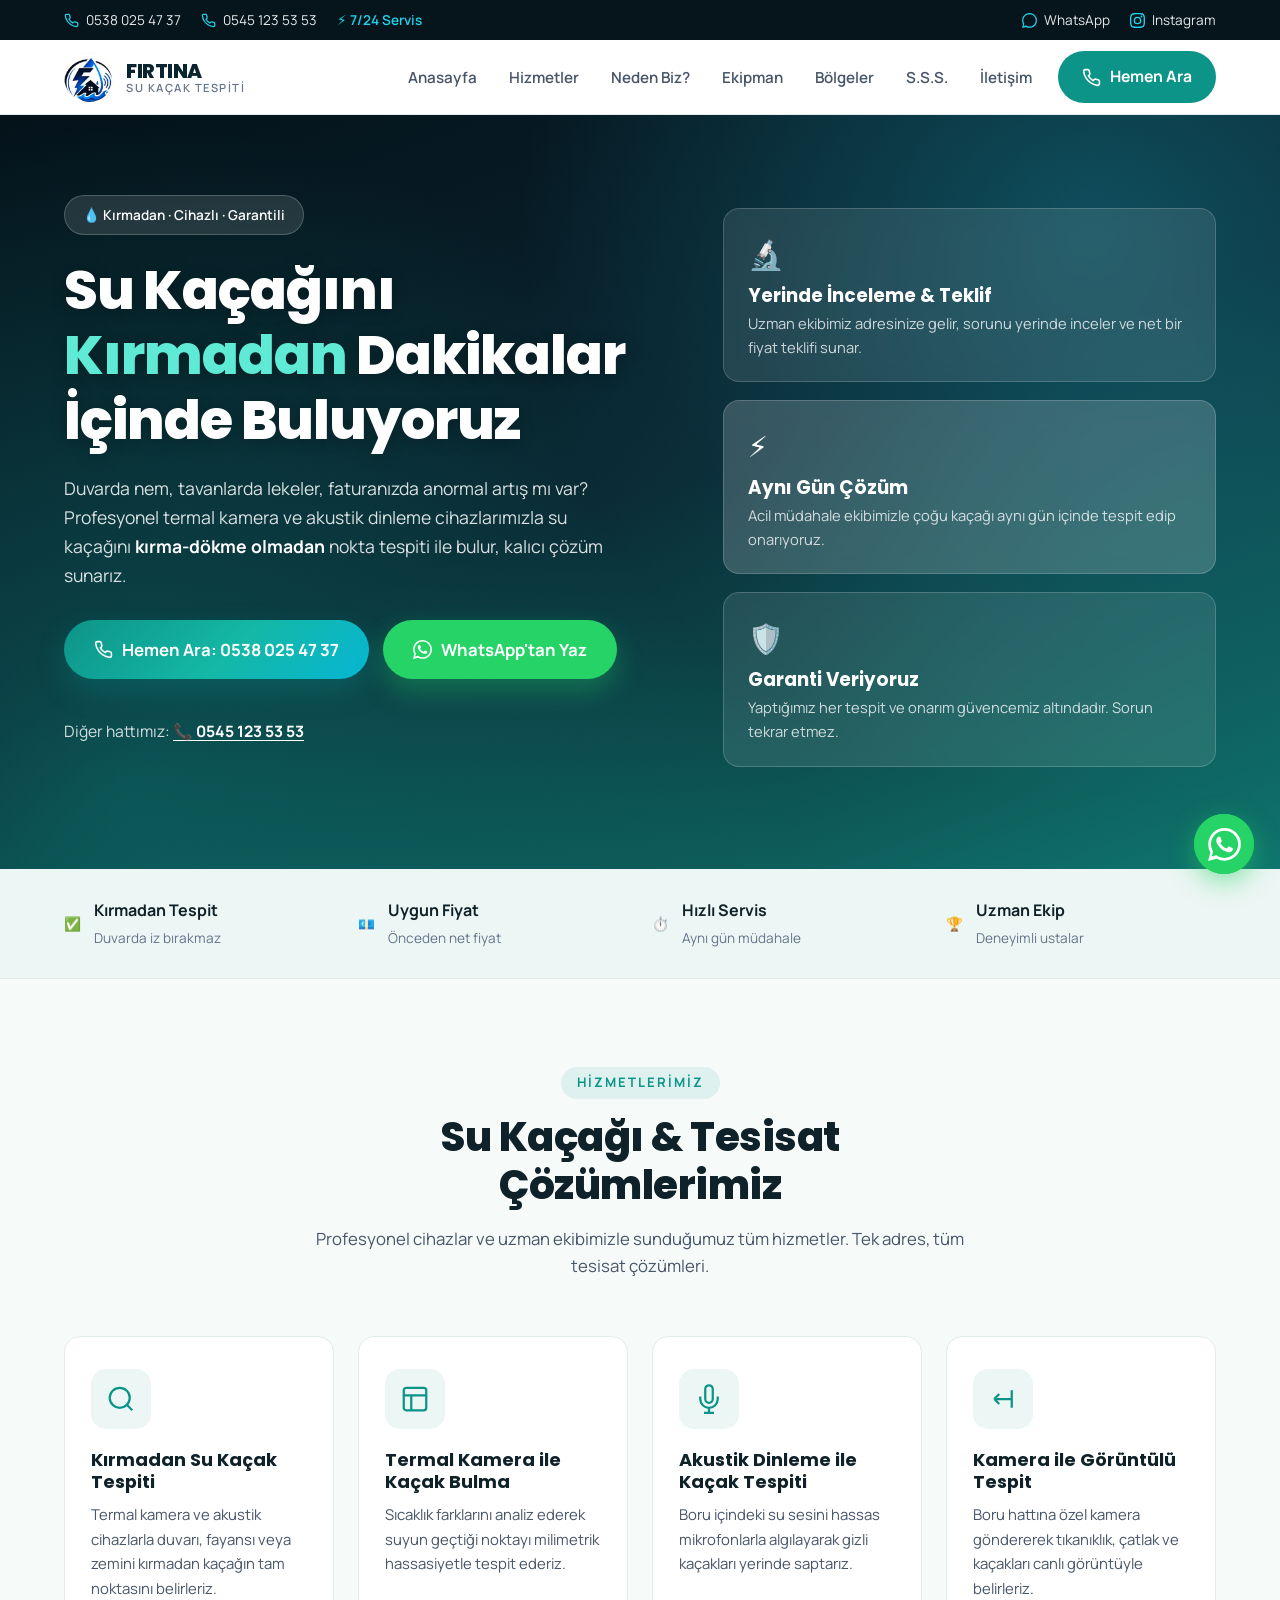
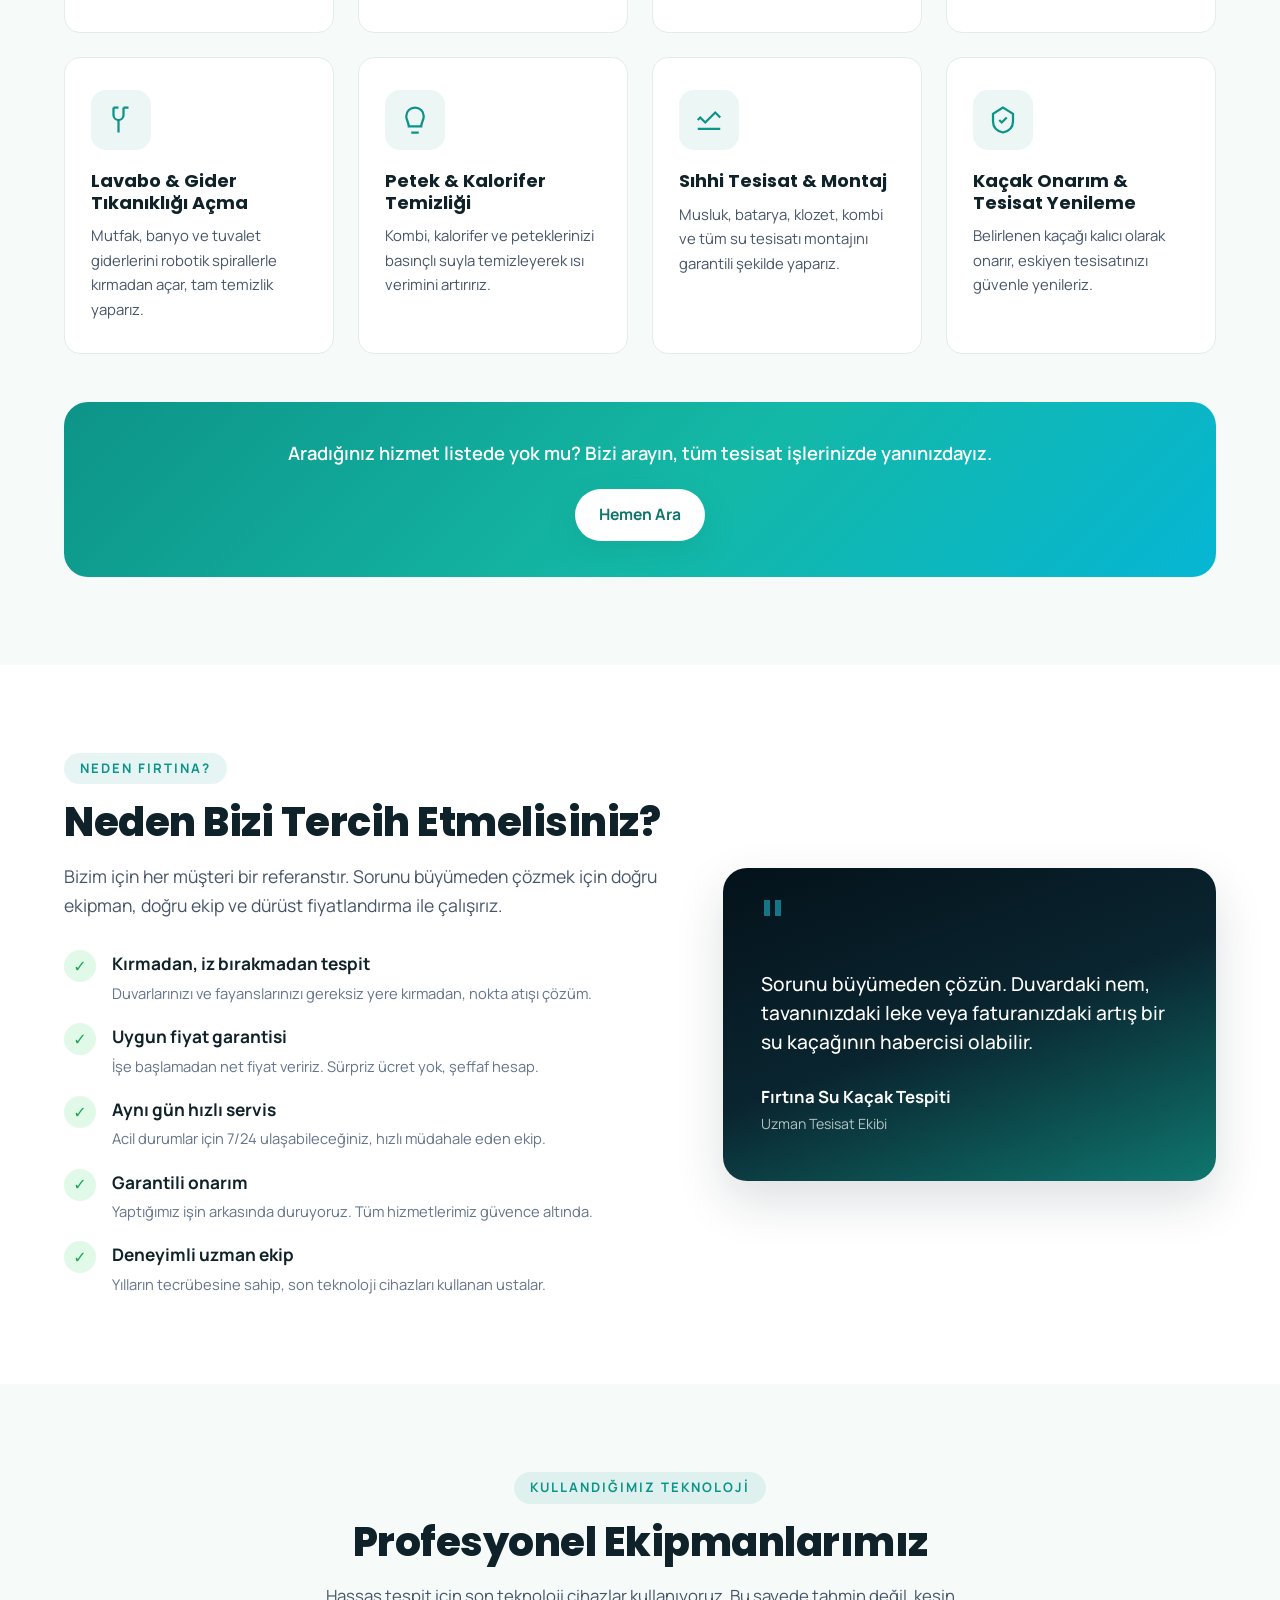
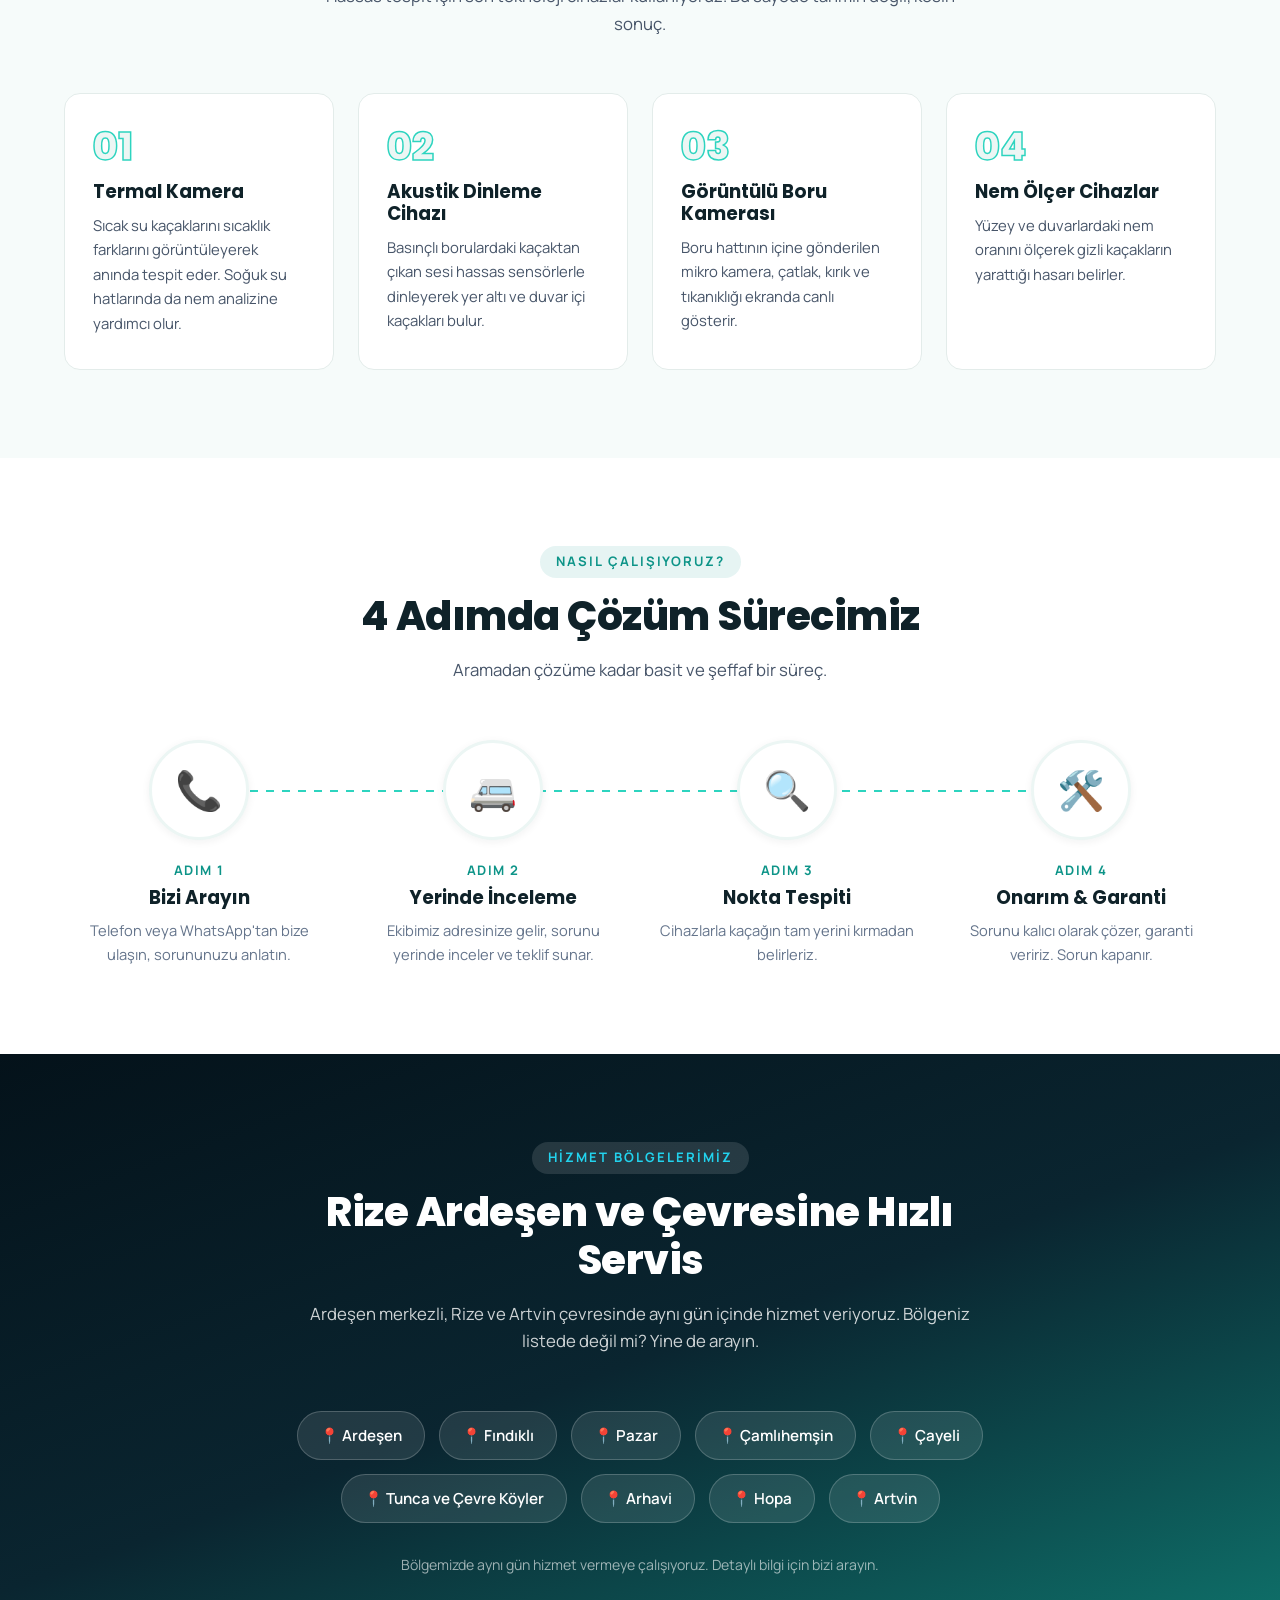
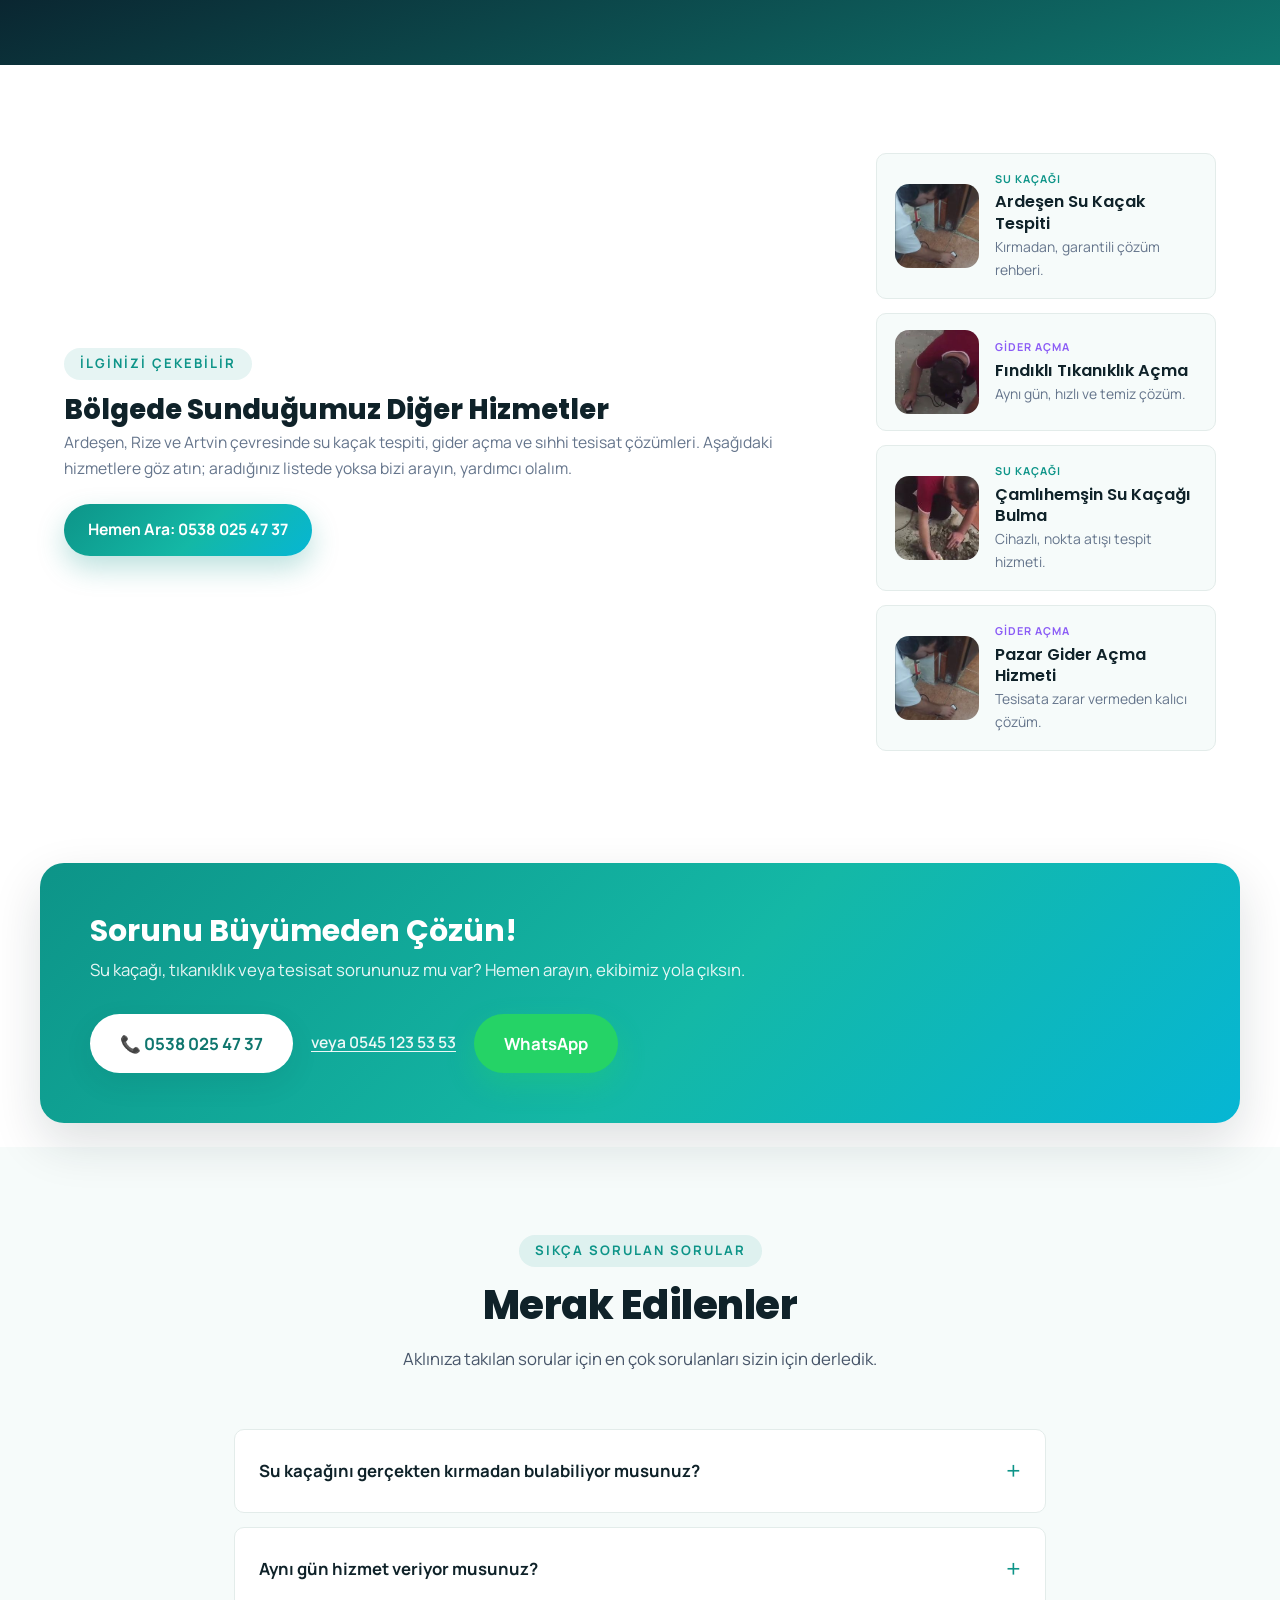
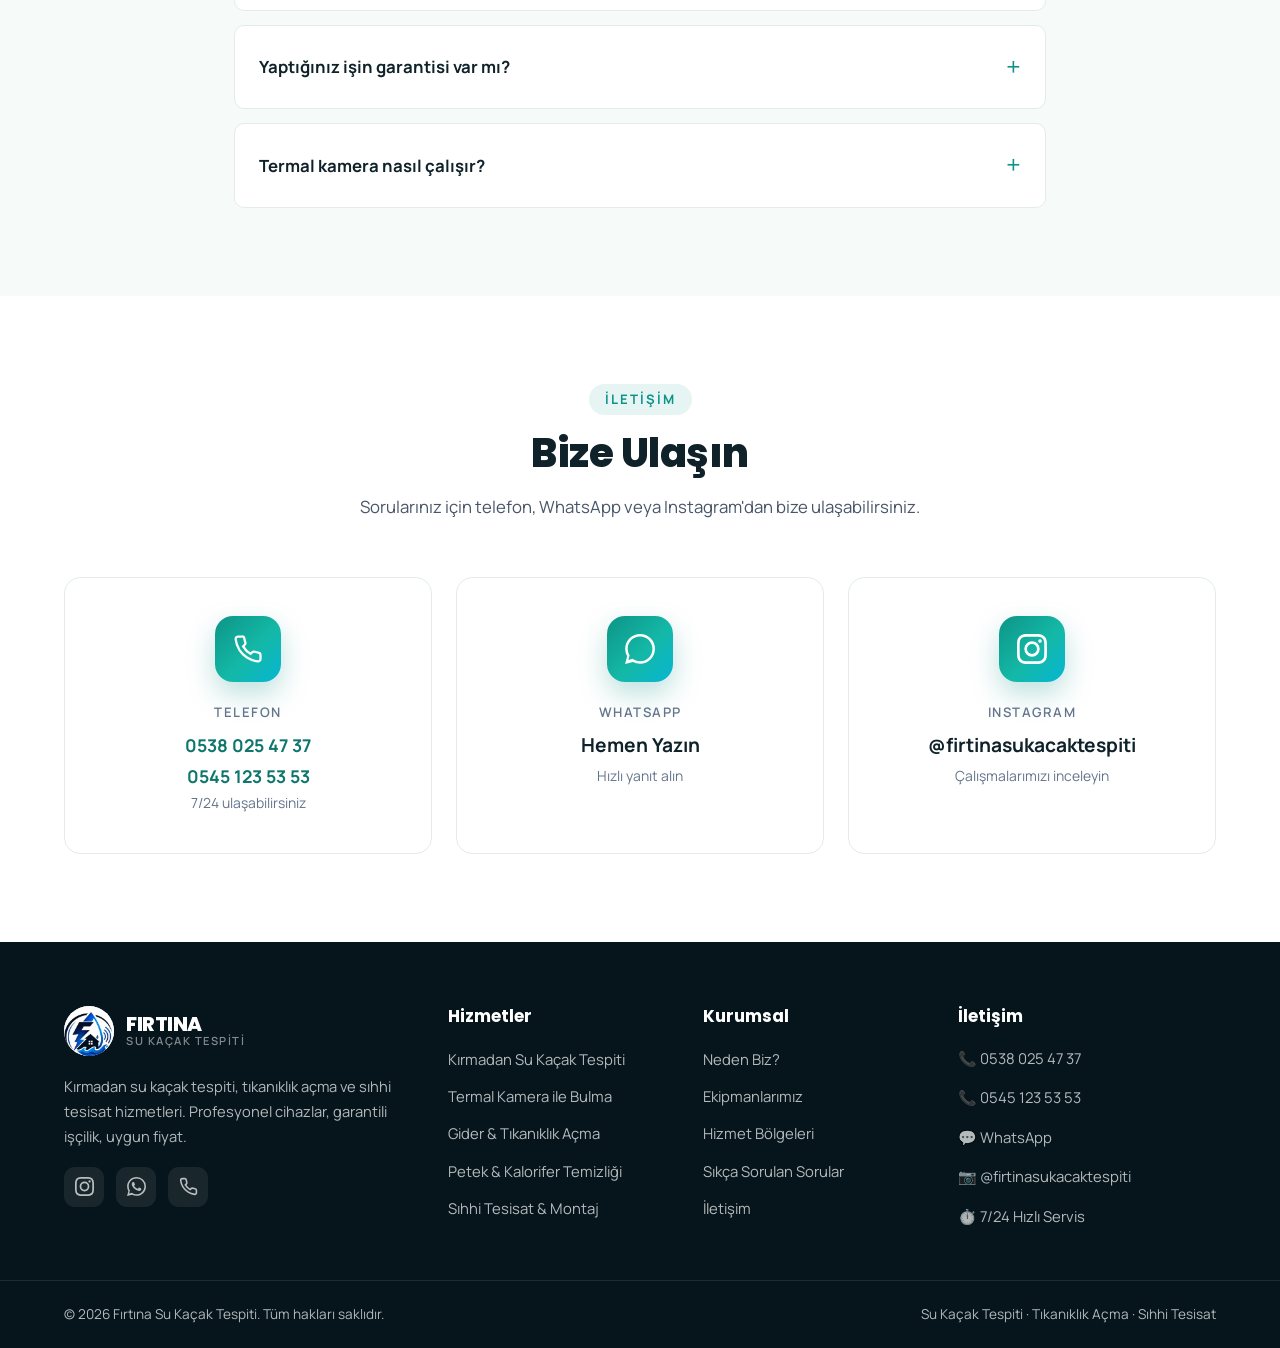
==== commit 7b527810: "Site başlığı güncellendi" ====
--- a/firtina-web-sitesi.html
+++ b/firtina-web-sitesi.html
@@ -3,13 +3,13 @@
 <head>
     <meta charset="UTF-8">
     <meta name="viewport" content="width=device-width, initial-scale=1.0">
-    <meta name="description" content="Fırtına Su Kaçağı Tespiti - Kırmadan su kaçağı bulma, termal kamera ile kaçak tespiti, tıkanıklık açma ve sıhhi tesisat hizmetleri. Hızlı, garantili ve uygun fiyatlı çözüm.">
-    <meta name="keywords" content="su kaçağı tespiti, kırmadan su kaçağı bulma, termal kamera, tıkanıklık açma, sıhhi tesisat, su tesisatçısı">
-    <meta name="author" content="Fırtına Su Kaçağı Tespiti">
-    <meta property="og:title" content="Fırtına Su Kaçağı Tespiti ve Tesisat Hizmetleri">
-    <meta property="og:description" content="Kırmadan, cihazlarla su kaçağı tespiti. Garantili ve hızlı çözüm.">
+    <meta name="description" content="Fırtına Su Kaçak Tespiti - Kırmadan su kaçağı bulma, termal kamera ile kaçak tespiti, tıkanıklık açma ve sıhhi tesisat hizmetleri. Hızlı, garantili ve uygun fiyatlı çözüm.">
+    <meta name="keywords" content="su kaçak tespiti, kırmadan su kaçağı bulma, termal kamera, tıkanıklık açma, sıhhi tesisat, su tesisatçısı">
+    <meta name="author" content="Fırtına Su Kaçak Tespiti">
+    <meta property="og:title" content="Fırtına Su Kaçak Tespiti ve Tesisat Hizmetleri">
+    <meta property="og:description" content="Kırmadan, cihazlarla su kaçak tespiti. Garantili ve hızlı çözüm.">
     <meta property="og:type" content="website">
-    <title>Fırtına Su Kaçağı Tespiti | Kırmadan Kaçak Bulma ve Tesisat Hizmetleri</title>
+    <title>Fırtına Su Kaçak Tespiti | Kırmadan Kaçak Bulma ve Tesisat Hizmetleri</title>
     <link rel="preconnect" href="https://fonts.googleapis.com">
     <link rel="preconnect" href="https://fonts.gstatic.com" crossorigin>
     <link href="https://fonts.googleapis.com/css2?family=Manrope:wght@400;500;600;700;800&family=Poppins:wght@600;700;800&display=swap" rel="stylesheet">
@@ -343,7 +343,7 @@
                 </span>
                 <span class="logo__text">
                     <strong>FIRTINA</strong>
-                    <small>Su Kaçağı Tespiti</small>
+                    <small>Su Kaçak Tespiti</small>
                 </span>
             </a>
 
@@ -451,7 +451,7 @@
                     <div class="service-card__icon">
                         <svg viewBox="0 0 24 24" fill="none" stroke="currentColor" stroke-width="1.8"><circle cx="11" cy="11" r="8"/><path d="M21 21l-4.35-4.35"/></svg>
                     </div>
-                    <h3>Kırmadan Su Kaçağı Tespiti</h3>
+                    <h3>Kırmadan Su Kaçak Tespiti</h3>
                     <p>Termal kamera ve akustik cihazlarla duvarı, fayansı veya zemini kırmadan kaçağın tam noktasını belirleriz.</p>
                 </article>
 
@@ -556,7 +556,7 @@
                     <div class="why__quote-mark">"</div>
                     <p>Sorunu büyümeden çözün. Duvardaki nem, tavanınızdaki leke veya faturanızdaki artış bir su kaçağının habercisi olabilir.</p>
                     <div class="why__quote-author">
-                        <strong>Fırtına Su Kaçağı Tespiti</strong>
+                        <strong>Fırtına Su Kaçak Tespiti</strong>
                         <span>Uzman Tesisat Ekibi</span>
                     </div>
                 </div>
@@ -668,7 +668,7 @@
                 <div class="related__intro reveal">
                     <span class="section__eyebrow">İlginizi Çekebilir</span>
                     <h2 class="related__title">Bölgede Sunduğumuz Diğer Hizmetler</h2>
-                    <p class="related__sub">Ardeşen, Rize ve Artvin çevresinde su kaçağı tespiti, gider açma ve sıhhi tesisat çözümleri. Aşağıdaki hizmetlere göz atın; aradığınız listede yoksa bizi arayın, yardımcı olalım.</p>
+                    <p class="related__sub">Ardeşen, Rize ve Artvin çevresinde su kaçak tespiti, gider açma ve sıhhi tesisat çözümleri. Aşağıdaki hizmetlere göz atın; aradığınız listede yoksa bizi arayın, yardımcı olalım.</p>
                     <a href="tel:+905380254737" class="btn btn--primary">Hemen Ara: 0538 025 47 37</a>
                 </div>
 
@@ -677,7 +677,7 @@
                     <span class="related-card__thumb"><img class="related-card__img" src="[data-uri]" alt="Tesisat hizmeti" loading="lazy"></span>
                     <span class="related-card__body">
                         <span class="related-card__cat related-card__cat--blue">SU KAÇAĞI</span>
-                        <span class="related-card__name">Ardeşen Su Kaçağı Tespiti</span>
+                        <span class="related-card__name">Ardeşen Su Kaçak Tespiti</span>
                         <span class="related-card__desc">Kırmadan, garantili çözüm rehberi.</span>
                     </span>
                 </a>
@@ -751,7 +751,7 @@
                 </details>
                 <details class="faq__item reveal">
                     <summary>Termal kamera nasıl çalışır?</summary>
-                    <div class="faq__answer"><p>Termal kamera, yüzeylerdeki sıcaklık farklarını renkli görüntüye çevirir. Sıcak su kaçağı tespitinde son derece etkilidir; suyun sızdığı bölge farklı bir sıcaklık imzasına sahip olduğu için kaçağın yeri kolayca görülür.</p></div>
+                    <div class="faq__answer"><p>Termal kamera, yüzeylerdeki sıcaklık farklarını renkli görüntüye çevirir. Sıcak su kaçak tespitinde son derece etkilidir; suyun sızdığı bölge farklı bir sıcaklık imzasına sahip olduğu için kaçağın yeri kolayca görülür.</p></div>
                 </details>
             </div>
         </div>
@@ -804,9 +804,9 @@
             <div class="footer__col footer__col--brand">
                 <a href="#hero" class="logo logo--footer">
                     <span class="logo__icon"><img class="logo__img" src="[data-uri]" alt="Firtina Su Kacagi Tespiti logo"></span>
-                    <span class="logo__text"><strong>FIRTINA</strong><small>Su Kaçağı Tespiti</small></span>
+                    <span class="logo__text"><strong>FIRTINA</strong><small>Su Kaçak Tespiti</small></span>
                 </a>
-                <p>Kırmadan su kaçağı tespiti, tıkanıklık açma ve sıhhi tesisat hizmetleri. Profesyonel cihazlar, garantili işçilik, uygun fiyat.</p>
+                <p>Kırmadan su kaçak tespiti, tıkanıklık açma ve sıhhi tesisat hizmetleri. Profesyonel cihazlar, garantili işçilik, uygun fiyat.</p>
                 <div class="footer__social">
                     <a href="https://www.instagram.com/firtinasukacaktespiti" target="_blank" rel="noopener" aria-label="Instagram">
                         <svg viewBox="0 0 24 24" fill="currentColor"><path d="M12 2.163c3.204 0 3.584.012 4.85.07 3.252.148 4.771 1.691 4.919 4.919.058 1.265.069 1.645.069 4.849 0 3.205-.012 3.584-.069 4.849-.149 3.225-1.664 4.771-4.919 4.919-1.266.058-1.644.07-4.85.07-3.204 0-3.584-.012-4.849-.07-3.26-.149-4.771-1.699-4.919-4.92-.058-1.265-.07-1.644-.07-4.849 0-3.204.013-3.583.07-4.849.149-3.227 1.664-4.771 4.919-4.919 1.266-.057 1.645-.069 4.849-.069zm0-2.163c-3.259 0-3.667.014-4.947.072-4.358.2-6.78 2.618-6.98 6.98C.014 8.333 0 8.741 0 12c0 3.259.014 3.668.072 4.948.2 4.358 2.618 6.78 6.98 6.98C8.333 23.986 8.741 24 12 24c3.259 0 3.668-.014 4.948-.072 4.354-.2 6.782-2.618 6.979-6.98.059-1.28.073-1.689.073-4.948 0-3.259-.014-3.667-.072-4.947-.196-4.354-2.617-6.78-6.979-6.98C15.668.014 15.259 0 12 0zm0 5.838a6.162 6.162 0 1 0 0 12.324 6.162 6.162 0 0 0 0-12.324zM12 16a4 4 0 1 1 0-8 4 4 0 0 1 0 8zm6.406-11.845a1.44 1.44 0 1 0 0 2.881 1.44 1.44 0 0 0 0-2.881z"/></svg>
@@ -823,7 +823,7 @@
             <div class="footer__col">
                 <h4>Hizmetler</h4>
                 <ul>
-                    <li><a href="#hizmetler">Kırmadan Su Kaçağı Tespiti</a></li>
+                    <li><a href="#hizmetler">Kırmadan Su Kaçak Tespiti</a></li>
                     <li><a href="#hizmetler">Termal Kamera ile Bulma</a></li>
                     <li><a href="#hizmetler">Gider &amp; Tıkanıklık Açma</a></li>
                     <li><a href="#hizmetler">Petek &amp; Kalorifer Temizliği</a></li>
@@ -856,8 +856,8 @@
 
         <div class="footer__bottom">
             <div class="container footer__bottom-inner">
-                <p>© <span id="year"></span> Fırtına Su Kaçağı Tespiti. Tüm hakları saklıdır.</p>
-                <p>Su Kaçağı Tespiti · Tıkanıklık Açma · Sıhhi Tesisat</p>
+                <p>© <span id="year"></span> Fırtına Su Kaçak Tespiti. Tüm hakları saklıdır.</p>
+                <p>Su Kaçak Tespiti · Tıkanıklık Açma · Sıhhi Tesisat</p>
             </div>
         </div>
     </footer>
